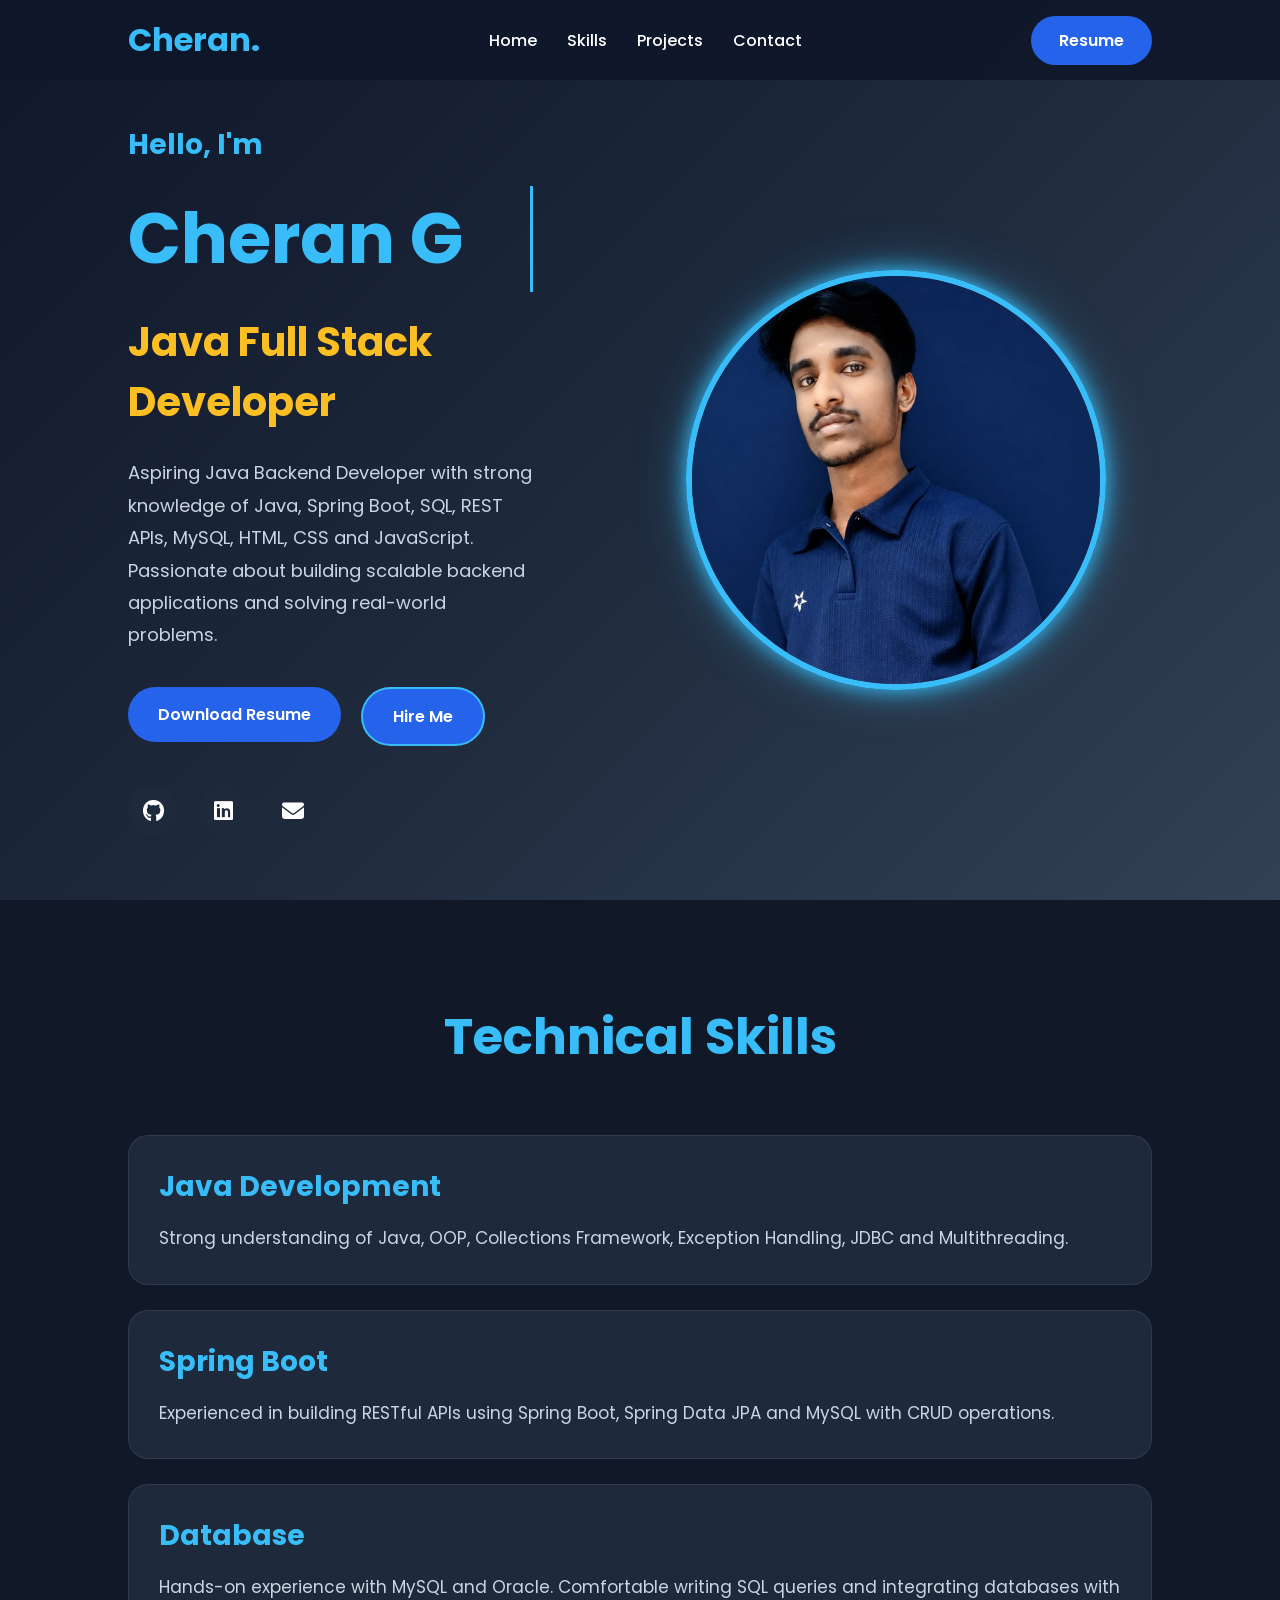
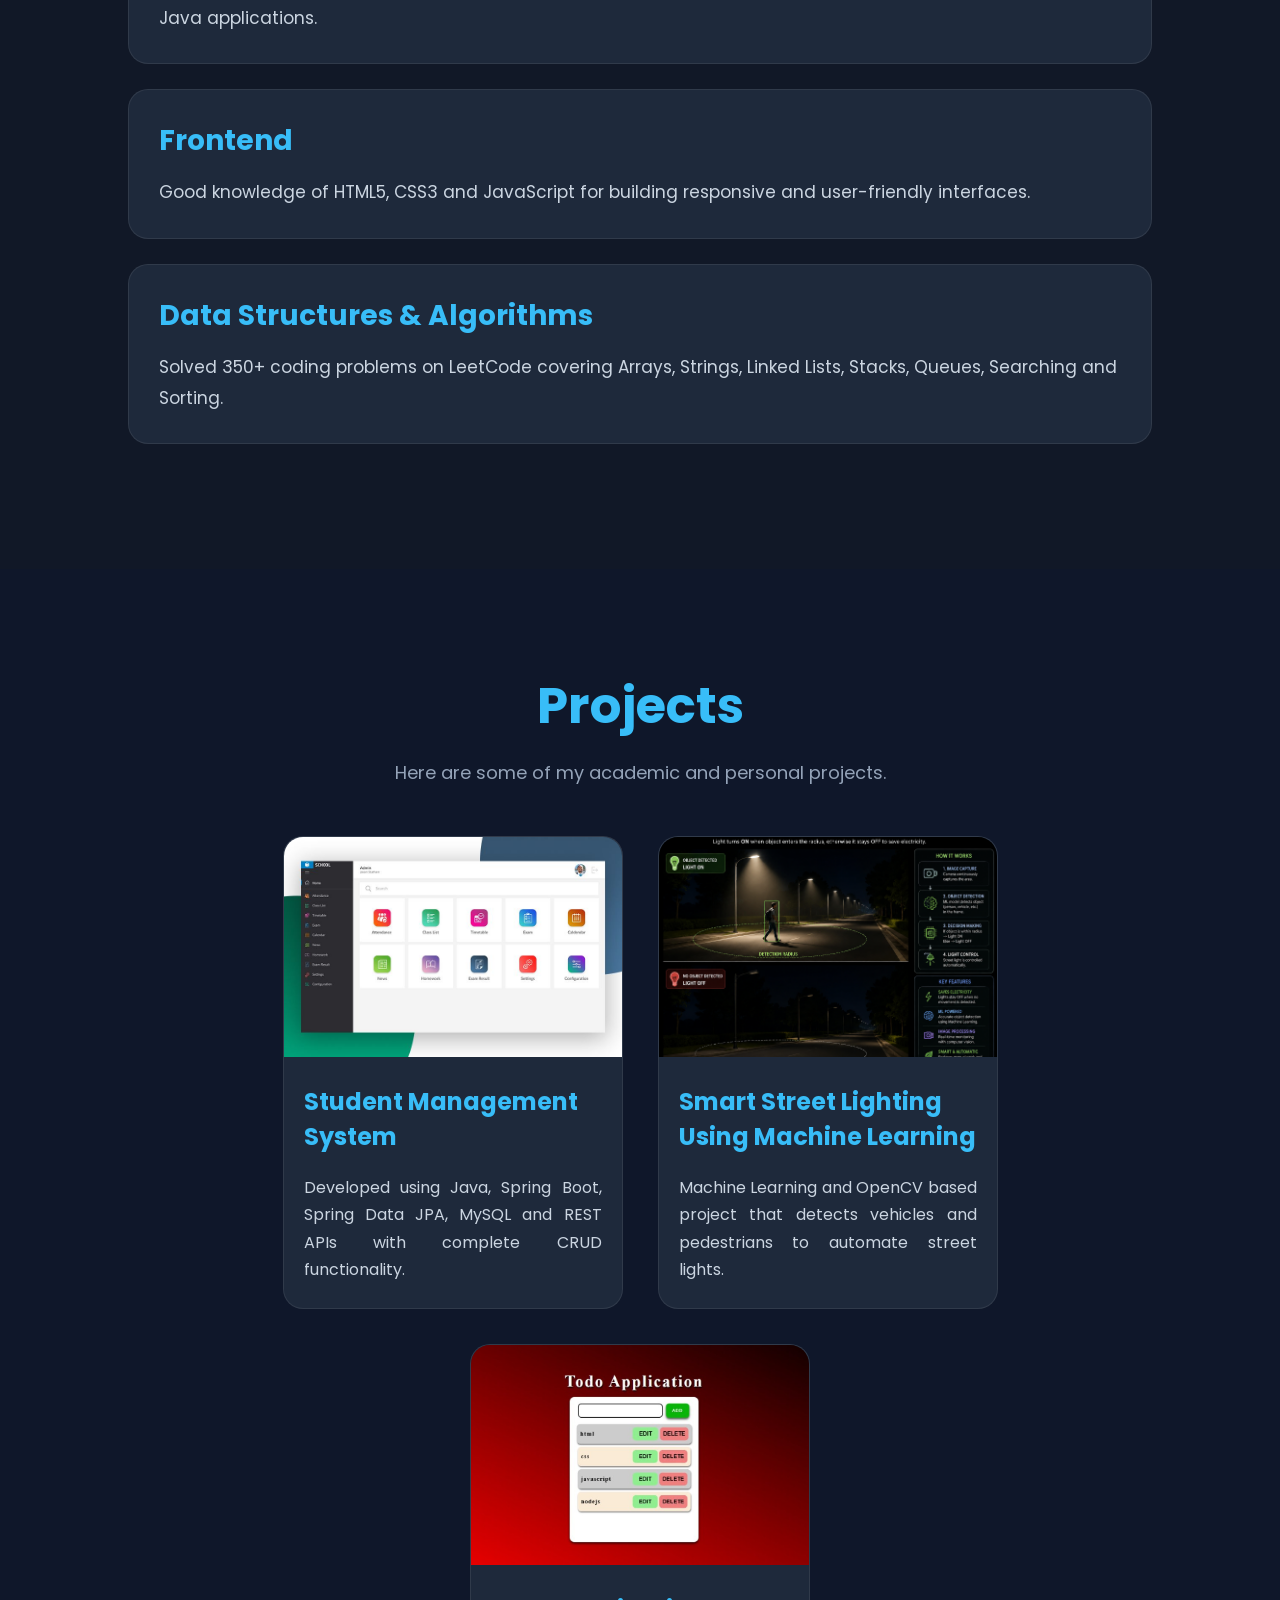
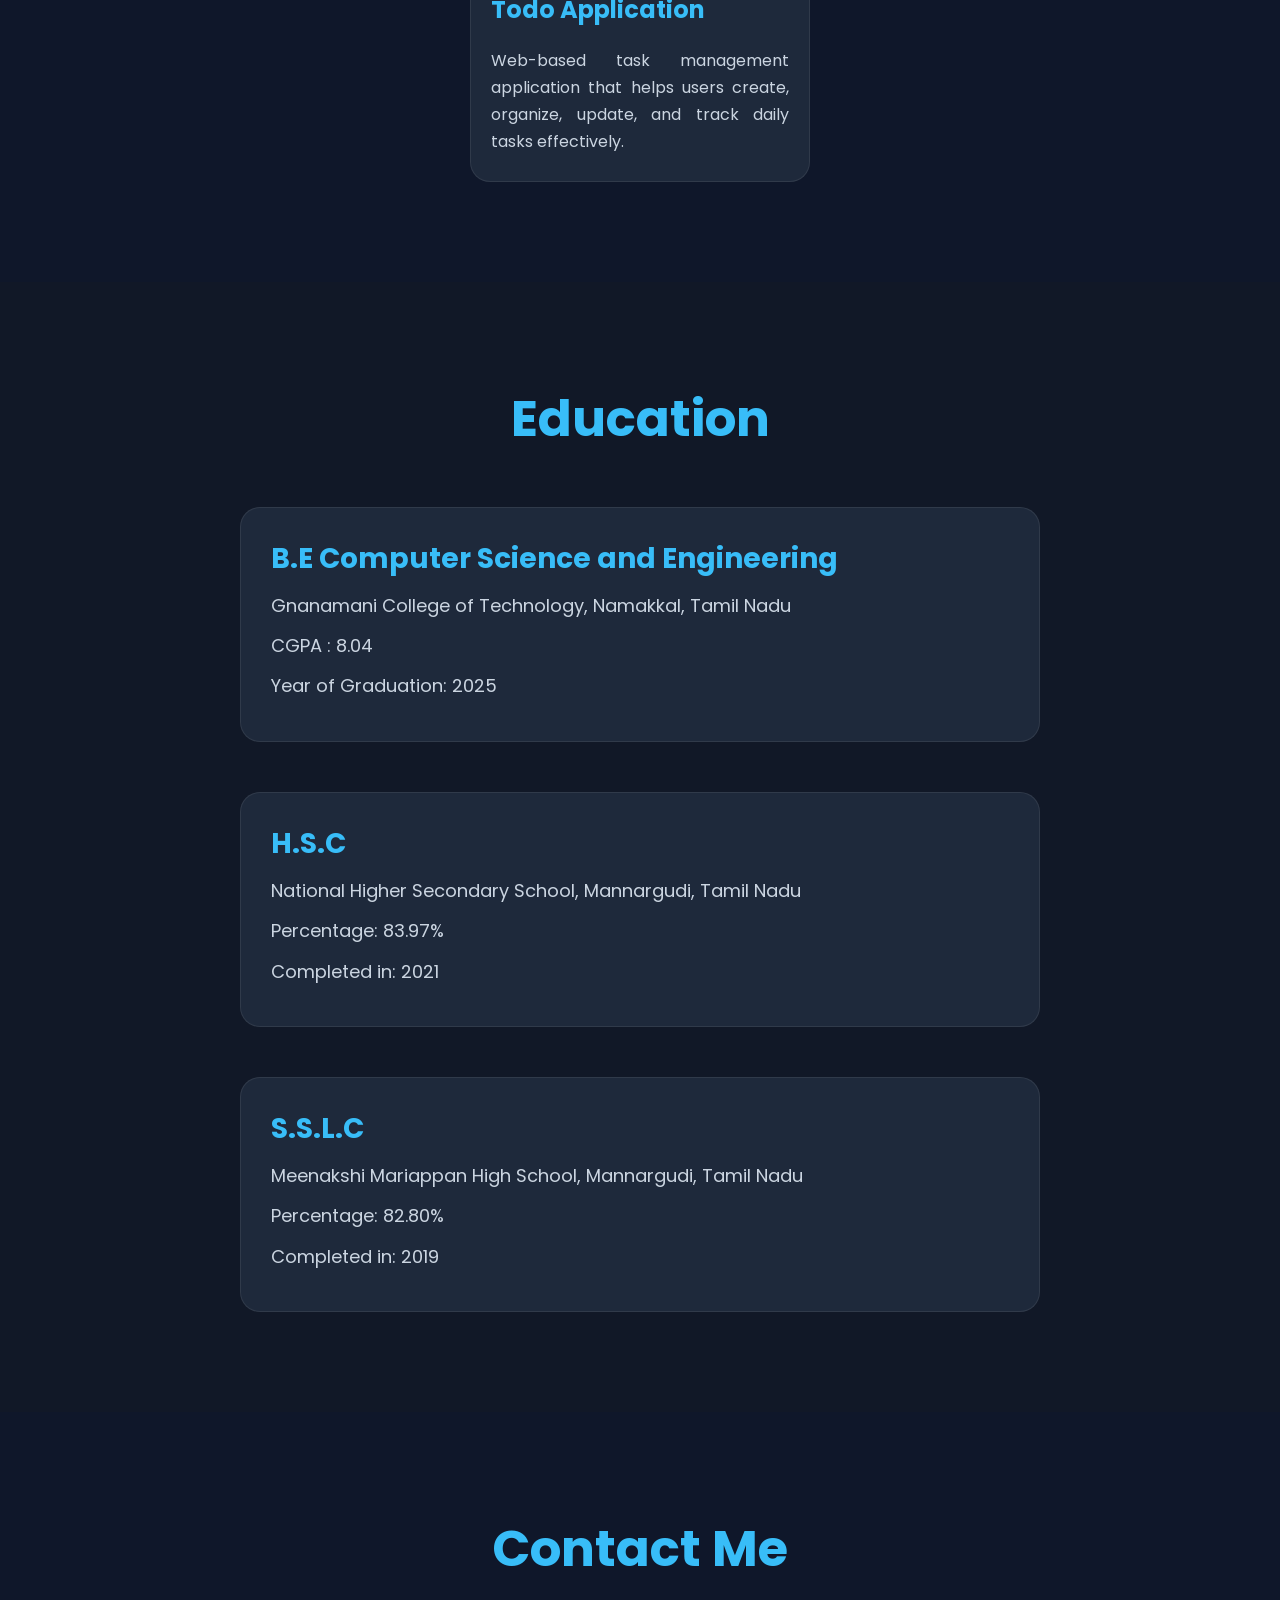
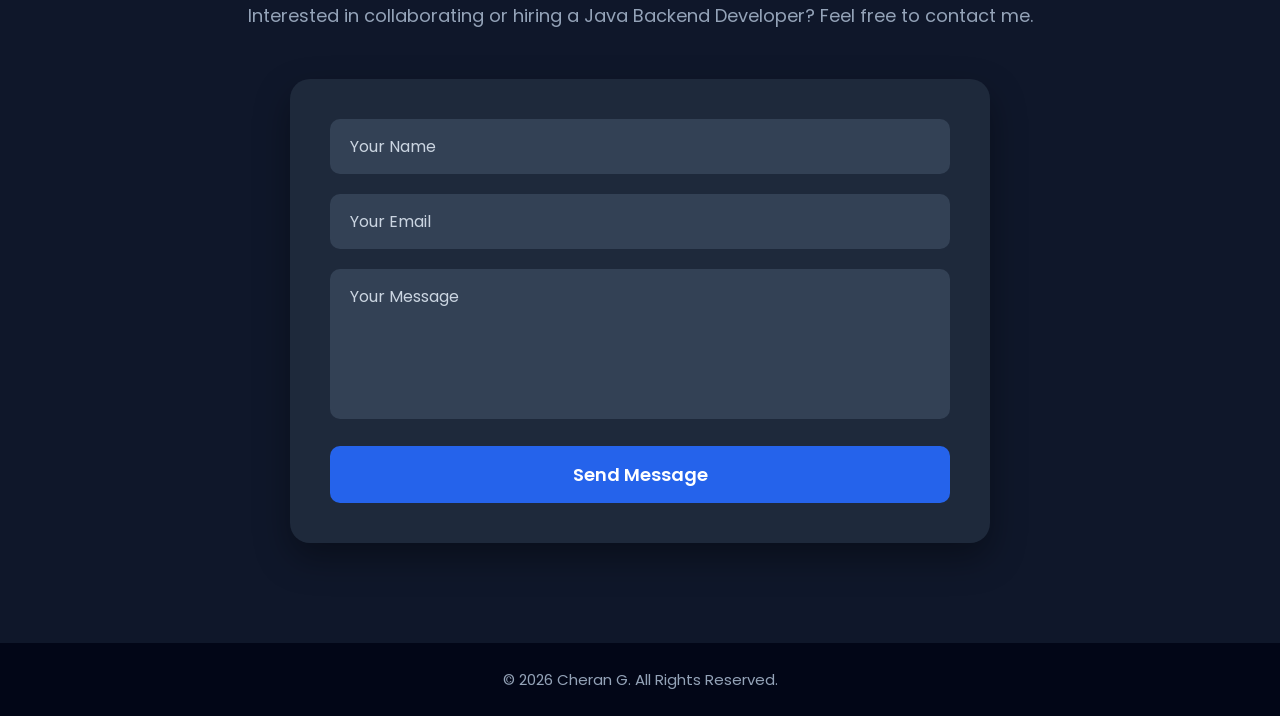
==== index.html @ 4ad0a235 "Update index.html" ====
<!DOCTYPE html>
<html lang="en">
<head>
    <meta charset="UTF-8">
    <meta name="viewport" content="width=device-width, initial-scale=1.0">
    <title>Cheran G | Java Backend Developer</title>

    <link rel="stylesheet" href="style.css">

    <!-- Font Awesome -->
    <link rel="stylesheet"
    href="https://cdnjs.cloudflare.com/ajax/libs/font-awesome/6.6.0/css/all.min.css">
</head>

<body>

<!-- ================= NAVBAR ================= -->

<nav>

    <h1>Cheran.</h1>

    <ul>

        <li><a href="#home">Home</a></li>
        <li><a href="#about">Skills</a></li>
        <li><a href="#projects">Projects</a></li>
        <li><a href="#contact">Contact</a></li>

    </ul>

    <a href="./myResume_2026.pdf" target="_blank" download>
        <button>Resume</button>
    </a>

</nav>

<!-- ================= HERO ================= -->

<main id="home">

    <aside class="left">

        <h3>Hello, I'm</h3>

        <h1><span>Cheran G</span></h1>

        <h2>Java Full Stack Developer</h2>

        <p>
            Aspiring Java Backend Developer with strong knowledge of Java,
            Spring Boot, SQL, REST APIs, MySQL, HTML, CSS and JavaScript.
            Passionate about building scalable backend applications and
            solving real-world problems.
        </p>

        <div class="buttons">

            <a href="./myResume_2026.pdf" target="_blank" download>
                <button>Download Resume</button>
            </a>

            <a href="#contact">
                <button class="contact-btn">Hire Me</button>
            </a>

        </div>

        <div class="social-icons">

            <a href="https://github.com/Cheran0011" target="_blank">
                <i class="fa-brands fa-github"></i>
            </a>

            <a href="https://www.linkedin.com/in/cheran-g-30b924269" target="_blank">
                <i class="fa-brands fa-linkedin"></i>
            </a>

            <a href="mailto:cheranguna@gmail.com">
                <i class="fa-solid fa-envelope"></i>
            </a>

        </div>

    </aside>

    <aside class="right">

        <img src="./images/cr7.jpeg" alt="Cheran">

    </aside>

</main>

<!-- ================= ABOUT ================= -->

<section id="about">

    <h1>Technical Skills</h1>

    <div class="card">

        <h2>Java Development</h2>

        <p>
            Strong understanding of Java, OOP, Collections Framework,
            Exception Handling, JDBC and Multithreading.
        </p>

    </div>

    <div class="card">

        <h2>Spring Boot</h2>

        <p>
            Experienced in building RESTful APIs using Spring Boot,
            Spring Data JPA and MySQL with CRUD operations.
        </p>

    </div>

    <div class="card">

        <h2>Database</h2>

        <p>
            Hands-on experience with MySQL and Oracle. Comfortable
            writing SQL queries and integrating databases with Java
            applications.
        </p>

    </div>

    <div class="card">

        <h2>Frontend</h2>

        <p>
            Good knowledge of HTML5, CSS3 and JavaScript for building
            responsive and user-friendly interfaces.
        </p>

    </div>

    <div class="card">

        <h2>Data Structures & Algorithms</h2>

        <p>
            Solved 350+ coding problems on LeetCode covering Arrays,
            Strings, Linked Lists, Stacks, Queues, Searching and Sorting.
        </p>

    </div>

</section>

<!-- ================= PROJECTS ================= -->

<section id="projects">

    <h1>Projects</h1>

    <p>Here are some of my academic and personal projects.</p>

    <div class="inner">

        <div class="projectcard">

            <img src="./images/sms.jpg" alt="Student Management System">

            <h3>  Student Management System</h3>

            <p>
                Developed using Java, Spring Boot, Spring Data JPA,
                MySQL and REST APIs with complete CRUD functionality.
            </p>

        </div>

        <div class="projectcard">

            <img src="./images/light.png" alt="Street Lighting">

            <h3>Smart Street Lighting Using Machine Learning</h3>

            <p>
                Machine Learning and OpenCV based project that detects
                vehicles and pedestrians to automate street lights.
            </p>

        </div>

        <div class="projectcard">

            <img src="./images/todo.jpg" alt="Street Lighting">

            <h3>Todo Application</h3>

            <p>
                Web-based task management application that helps users create, organize, update, and track daily tasks effectively.
            </p>

        </div>



    </div>

</section>

<!-- ================= EDUCATION ================= -->

<section id="education">

    <h1>Education</h1>

    <div class="card">

        <h2>B.E Computer Science and Engineering</h2>

        <p>Gnanamani College of Technology, Namakkal, Tamil Nadu</p>

        <p>CGPA : 8.04</p>

        <p>Year of Graduation: 2025</p>

    </div>

    <br><br>    

   <div class="card">

        <h2>H.S.C</h2>

        <p>National Higher Secondary School, Mannargudi, Tamil Nadu</p>

        <p>Percentage: 83.97%</p>

        <p>Completed in: 2021</p>

    </div>

    <br><br>    

    <div class="card">

        <h2>S.S.L.C</h2>

        <p>Meenakshi Mariappan High School, Mannargudi, Tamil Nadu</p>

        <p>Percentage: 82.80%</p>

        <p>Completed in: 2019</p>

    </div>

</section>

<!-- ================= CONTACT ================= -->

<section class="contact" id="contact">

    <h1>Contact Me</h1>

    <p>
        Interested in collaborating or hiring a Java Backend Developer?
        Feel free to contact me.
    </p>
    
    <!-- <form>

        <input type="text" placeholder="Your Name">

        <input type="email" placeholder="Your Email">

        <textarea placeholder="Your Message"></textarea>

        <button type="submit">Send Message</button>

    </form> -->

    <form action="https://formspree.io/f/mqevpqrp" method="POST">

    <input type="text"
           name="name"
           placeholder="Your Name"
           required>

    <input type="email"
           name="email"
           placeholder="Your Email"
           required>

    <textarea name="message"
              placeholder="Your Message"
              required></textarea>

    <button type="submit">Send Message</button>

</form>

</section>

<!-- ================= FOOTER ================= -->

<footer class="footer">

    <p>
        © 2026 Cheran G. All Rights Reserved.
    </p>

</footer>

</body>
</html>
---- style.css ----
/* Google Font */
@import url('https://fonts.googleapis.com/css2?family=Poppins:wght@300;400;500;600;700;800&display=swap');

/* ===========================
   Global Styles
=========================== */

*{
    margin:0;
    padding:0;
    box-sizing:border-box;
    font-family:'Poppins',sans-serif;
}

html{
    scroll-behavior:smooth;
}

body{
    background:#0f172a;
    color:#fff;
}

/* ===========================
   Navbar
=========================== */

nav{
    width:100%;
    height:80px;
    padding:0 10%;
    display:flex;
    justify-content:space-between;
    align-items:center;
    position:fixed;
    top:0;
    left:0;
    z-index:1000;

    background:rgba(15,23,42,.9);
    backdrop-filter:blur(10px);
}

nav h1{
    color:#38bdf8;
    font-size:2rem;
    font-weight:700;
}

nav ul{
    display:flex;
    list-style:none;
    gap:30px;
}

nav ul li a{
    color:white;
    text-decoration:none;
    font-weight:500;
    transition:.3s;
    position:relative;
}

nav ul li a:hover{
    color:#38bdf8;
}

nav ul li a::after{

    content:"";
    position:absolute;

    width:0;
    height:2px;

    background:#38bdf8;

    left:0;
    bottom:-5px;

    transition:.3s;
}

nav ul li a:hover::after{
    width:100%;
}

nav button{

    padding:12px 28px;

    border:none;
    border-radius:30px;

    background:#2563eb;
    color:white;

    font-size:16px;
    font-weight:600;

    cursor:pointer;

    transition:.3s;
}

nav button:hover{

    background:#1d4ed8;

    transform:translateY(-2px);
}

/* ===========================
   Hero Section
=========================== */

main{

    min-height:100vh;

    display:flex;
    justify-content:space-between;
    align-items:center;

    padding:120px 10% 60px;

    background:linear-gradient(135deg,#0f172a,#1e293b,#334155);

}

.left{

    flex:1;

}

.left h3{

    color:#38bdf8;

    font-size:28px;

    margin-bottom:20px;

}

.left h1{

    font-size:70px;

    margin-bottom:20px;

    white-space:nowrap;
    overflow:hidden;

    border-right:3px solid #38bdf8;

    width:9ch;

    animation:typing 3s steps(9) infinite alternate;
}

.left span{

    color:#38bdf8;

}

.left h2{

    font-size:40px;

    color:#fbbf24;

    margin-bottom:25px;
}

.left p{

    width:80%;

    color:#cbd5e1;

    line-height:1.8;

    font-size:18px;

    margin-bottom:35px;
}

/* Buttons */

.buttons{

    display:flex;

    gap:20px;

    margin-bottom:40px;
}

.buttons button{

    padding:15px 30px;

    border:none;

    border-radius:30px;

    font-size:16px;

    font-weight:600;

    cursor:pointer;

    transition:.3s;
}

.buttons button:first-child{

    background:#2563eb;

    color:white;
}

.buttons button:first-child:hover{

    background:#1d4ed8;

    transform:translateY(-5px);
}

.contact-btn{

    background:transparent;

    border:2px solid #38bdf8 !important;

    color:#38bdf8;
}

.contact-btn:hover{

    background:#38bdf8;

    color:#0f172a;

    transform:translateY(-5px);
}

/* Social Icons */

.social-icons{

    display:flex;

    gap:20px;
}

.social-icons a{

    width:50px;
    height:50px;

    border-radius:50%;

    display:flex;
    justify-content:center;
    align-items:center;

    background:#1e293b;

    color:white;

    text-decoration:none;

    font-size:22px;

    transition:.3s;
}

.social-icons a:hover{

    background:#38bdf8;

    color:#0f172a;

    transform:translateY(-6px);
}

/* ===========================
   Right Section
=========================== */

.right{

    flex:1;

    display:flex;

    justify-content:center;

    align-items:center;
}

.right img{

    width:420px;
    height:420px;

    border-radius:50%;

    object-fit:cover;

    border:6px solid #38bdf8;

    box-shadow:
    0 0 20px #38bdf8,
    0 0 50px rgba(56,189,248,.4);

    transition:.5s;
}

.right img:hover{

    transform:scale(1.05);
}

/* ===========================
   Typing Animation
=========================== */

@keyframes typing{

    from{

        width:0;

    }

    to{

        width:9ch;

    }

}

/* ===========================
   About / Skills Section
=========================== */

#about{
    padding:100px 10%;
    background:#111827;
}

#about h1{
    text-align:center;
    font-size:50px;
    color:#38bdf8;
    margin-bottom:60px;
}

.card{

    width:100%;

    background:#1e293b;

    padding:30px;

    margin:25px 0;

    border-radius:20px;

    transition:.4s;

    border:1px solid rgba(255,255,255,.08);

    cursor:pointer;
}

.card:hover{

    transform:translateY(-10px);

    box-shadow:0 15px 35px rgba(56,189,248,.25);

    border-color:#38bdf8;
}

.card h2{

    color:#38bdf8;

    margin-bottom:15px;

    font-size:28px;
}

.card p{

    color:#cbd5e1;

    line-height:1.8;

    font-size:17px;
}


/* ===========================
   Projects Section
=========================== */

#projects{

    padding:100px 10%;

    background:#0f172a;
}

#projects h1{

    text-align:center;

    color:#38bdf8;

    font-size:50px;

    margin-bottom:15px;
}

#projects>p{

    text-align:center;

    color:#94a3b8;

    margin-bottom:50px;

    font-size:18px;
}

.inner{

    display:flex;

    justify-content:center;

    flex-wrap:wrap;

    gap:35px;
}

.projectcard{

    width:340px;

    background:#1e293b;

    border-radius:20px;

    overflow:hidden;

    transition:.4s;

    border:1px solid rgba(255,255,255,.08);

    cursor:pointer;
}

.projectcard:hover{

    transform:translateY(-12px);

    box-shadow:0 20px 40px rgba(56,189,248,.25);

    border-color:#38bdf8;
}

.projectcard img{

    width:100%;

    height:220px;

    object-fit:cover;
}

.projectcard h3{

    color:#38bdf8;

    margin:20px;

    font-size:24px;
}

.projectcard p{

    margin:0 20px 25px;

    color:#cbd5e1;

    line-height:1.7;

    text-align:justify;
}


/* ===========================
   Education Section
=========================== */

#education{

    padding:100px 10%;

    background:#111827;
}

#education h1{

    text-align:center;

    font-size:50px;

    color:#38bdf8;

    margin-bottom:50px;
}

#education .card{

    max-width:800px;

    margin:auto;
}

#education h2{

    color:#38bdf8;

    margin-bottom:10px;
}

#education p{

    color:#cbd5e1;

    font-size:18px;

    margin-bottom:8px;
}

/* ==========================================
   CONTACT SECTION
========================================== */

.contact{
    padding:100px 10%;
    background:#0f172a;
}

.contact h1{
    text-align:center;
    font-size:50px;
    color:#38bdf8;
    margin-bottom:15px;
}

.contact>p{
    text-align:center;
    color:#94a3b8;
    margin-bottom:50px;
    font-size:18px;
}

.contact form{

    max-width:700px;

    margin:auto;

    background:#1e293b;

    padding:40px;

    border-radius:20px;

    box-shadow:0 15px 35px rgba(0,0,0,.35);
}

.contact input,
.contact textarea{

    width:100%;

    padding:15px 20px;

    margin-bottom:20px;

    border:none;

    border-radius:10px;

    outline:none;

    background:#334155;

    color:white;

    font-size:16px;
}

.contact input::placeholder,
.contact textarea::placeholder{

    color:#cbd5e1;
}

.contact textarea{

    resize:none;

    height:150px;
}

.contact button{

    width:100%;

    padding:15px;

    background:#2563eb;

    color:white;

    border:none;

    border-radius:10px;

    font-size:18px;

    font-weight:600;

    cursor:pointer;

    transition:.3s;
}

.contact button:hover{

    background:#1d4ed8;

    transform:translateY(-3px);
}


/* ==========================================
   FOOTER
========================================== */

.footer{

    background:#020617;

    padding:25px;

    text-align:center;
}

.footer p{

    color:#94a3b8;

    font-size:15px;
}


/* ==========================================
   SCROLLBAR
========================================== */

::-webkit-scrollbar{

    width:10px;
}

::-webkit-scrollbar-track{

    background:#0f172a;
}

::-webkit-scrollbar-thumb{

    background:#38bdf8;

    border-radius:20px;
}

::-webkit-scrollbar-thumb:hover{

    background:#0ea5e9;
}


/* ==========================================
   SELECTION COLOR
========================================== */

::selection{

    background:#38bdf8;

    color:#fff;
}


/* ==========================================
   RESPONSIVE
========================================== */

@media(max-width:992px){

    nav{

        padding:0 5%;
    }

    nav ul{

        gap:18px;
    }

    main{

        flex-direction:column-reverse;

        text-align:center;

        padding-top:120px;
    }

    .left{

        width:100%;
    }

    .left p{

        width:100%;
    }

    .buttons{

        justify-content:center;
    }

    .social-icons{

        justify-content:center;
    }

    .right{

        margin-bottom:50px;
    }

    .right img{

        width:320px;

        height:320px;
    }

}


@media(max-width:768px){

    nav{

        height:70px;
    }

    nav ul{

        display:none;
    }

    nav h1{

        font-size:30px;
    }

    .left h1{

        font-size:45px;
    }

    .left h2{

        font-size:28px;
    }

    .left h3{

        font-size:24px;
    }

    .left p{

        font-size:16px;
    }

    #about h1,
    #projects h1,
    #education h1,
    .contact h1{

        font-size:38px;
    }

    .card{

        padding:25px;
    }

    .projectcard{

        width:100%;
    }

    .right img{

        width:260px;

        height:260px;
    }

}


@media(max-width:480px){

    nav{

        padding:0 20px;
    }

    nav button{

        display:none;
    }

    .buttons{

        flex-direction:column;
    }

    .buttons button{

        width:100%;
    }

    .contact form{

        padding:25px;
    }

}


/* ==========================================
   FADE ANIMATION
========================================== */

@keyframes fadeUp{

    from{

        opacity:0;

        transform:translateY(40px);
    }

    to{

        opacity:1;

        transform:translateY(0);
    }

}

.card,
.projectcard,
.contact form{

    animation:fadeUp .8s ease;
}
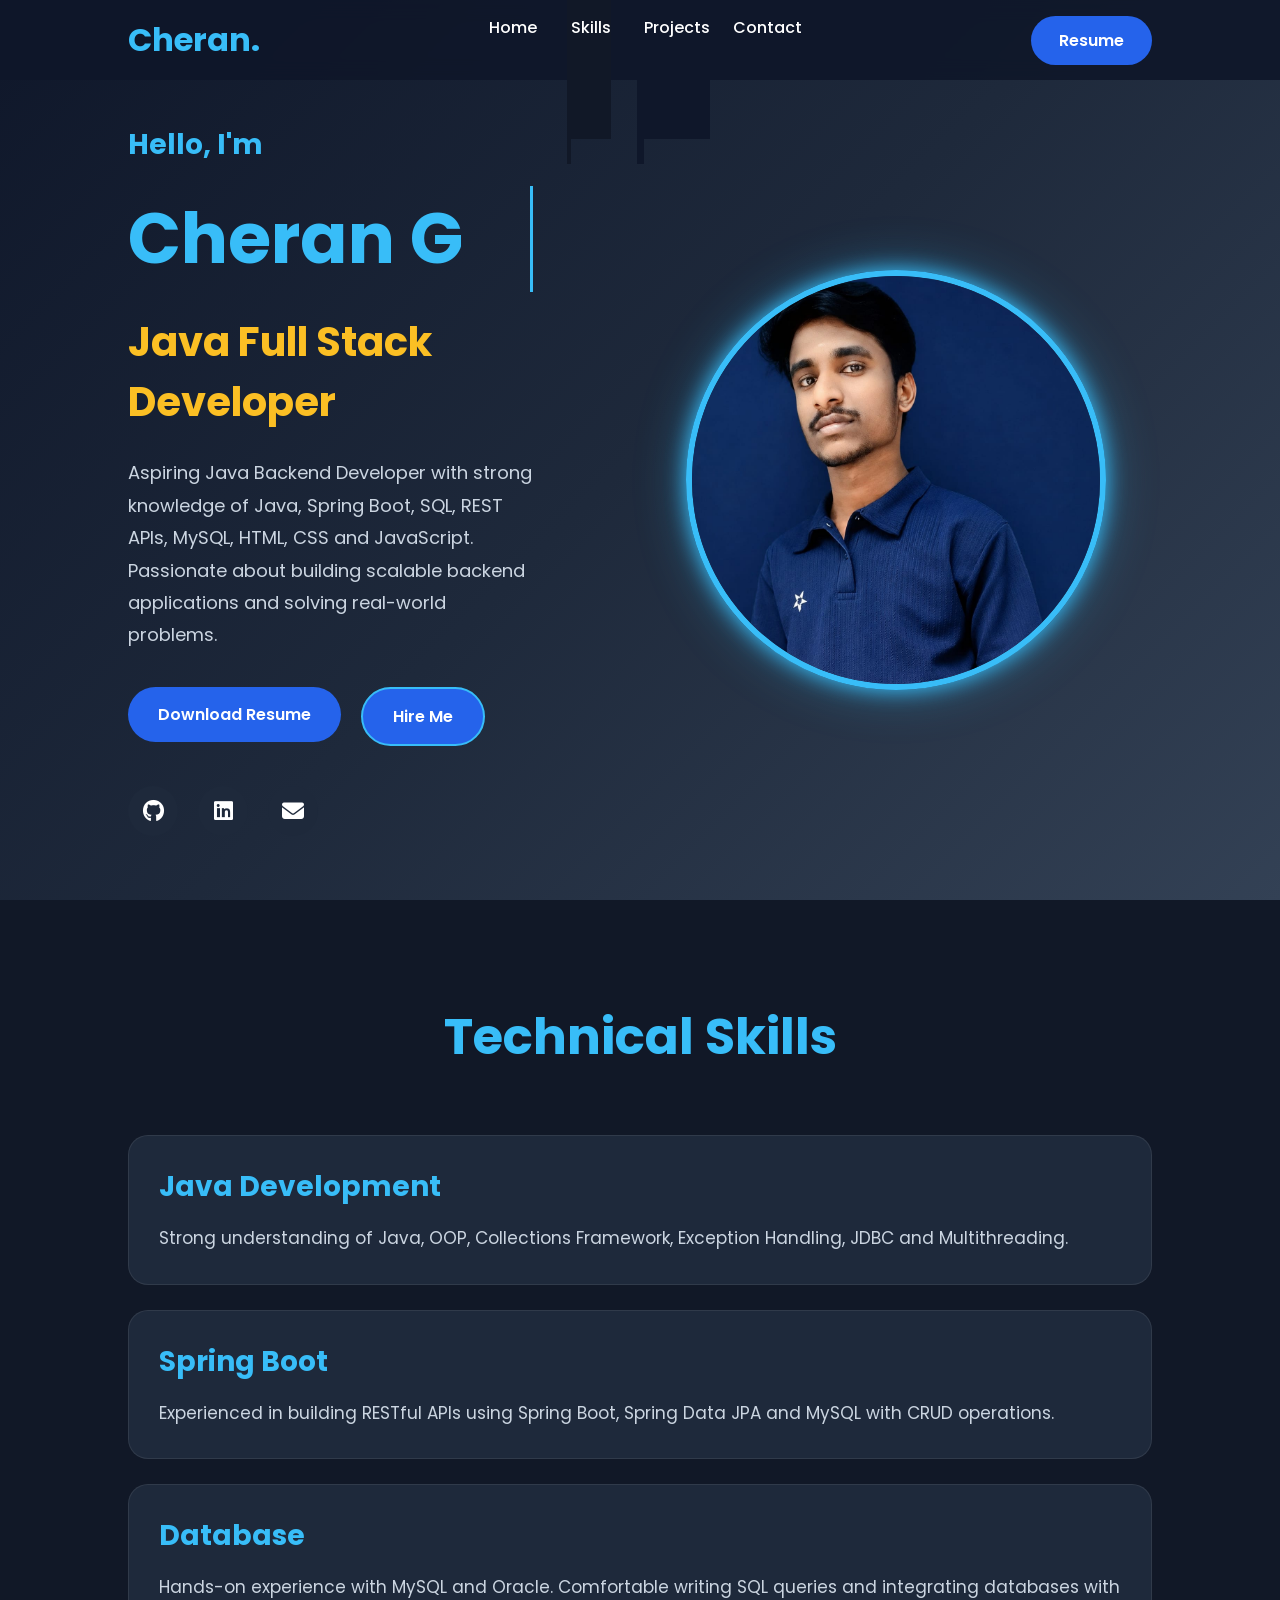
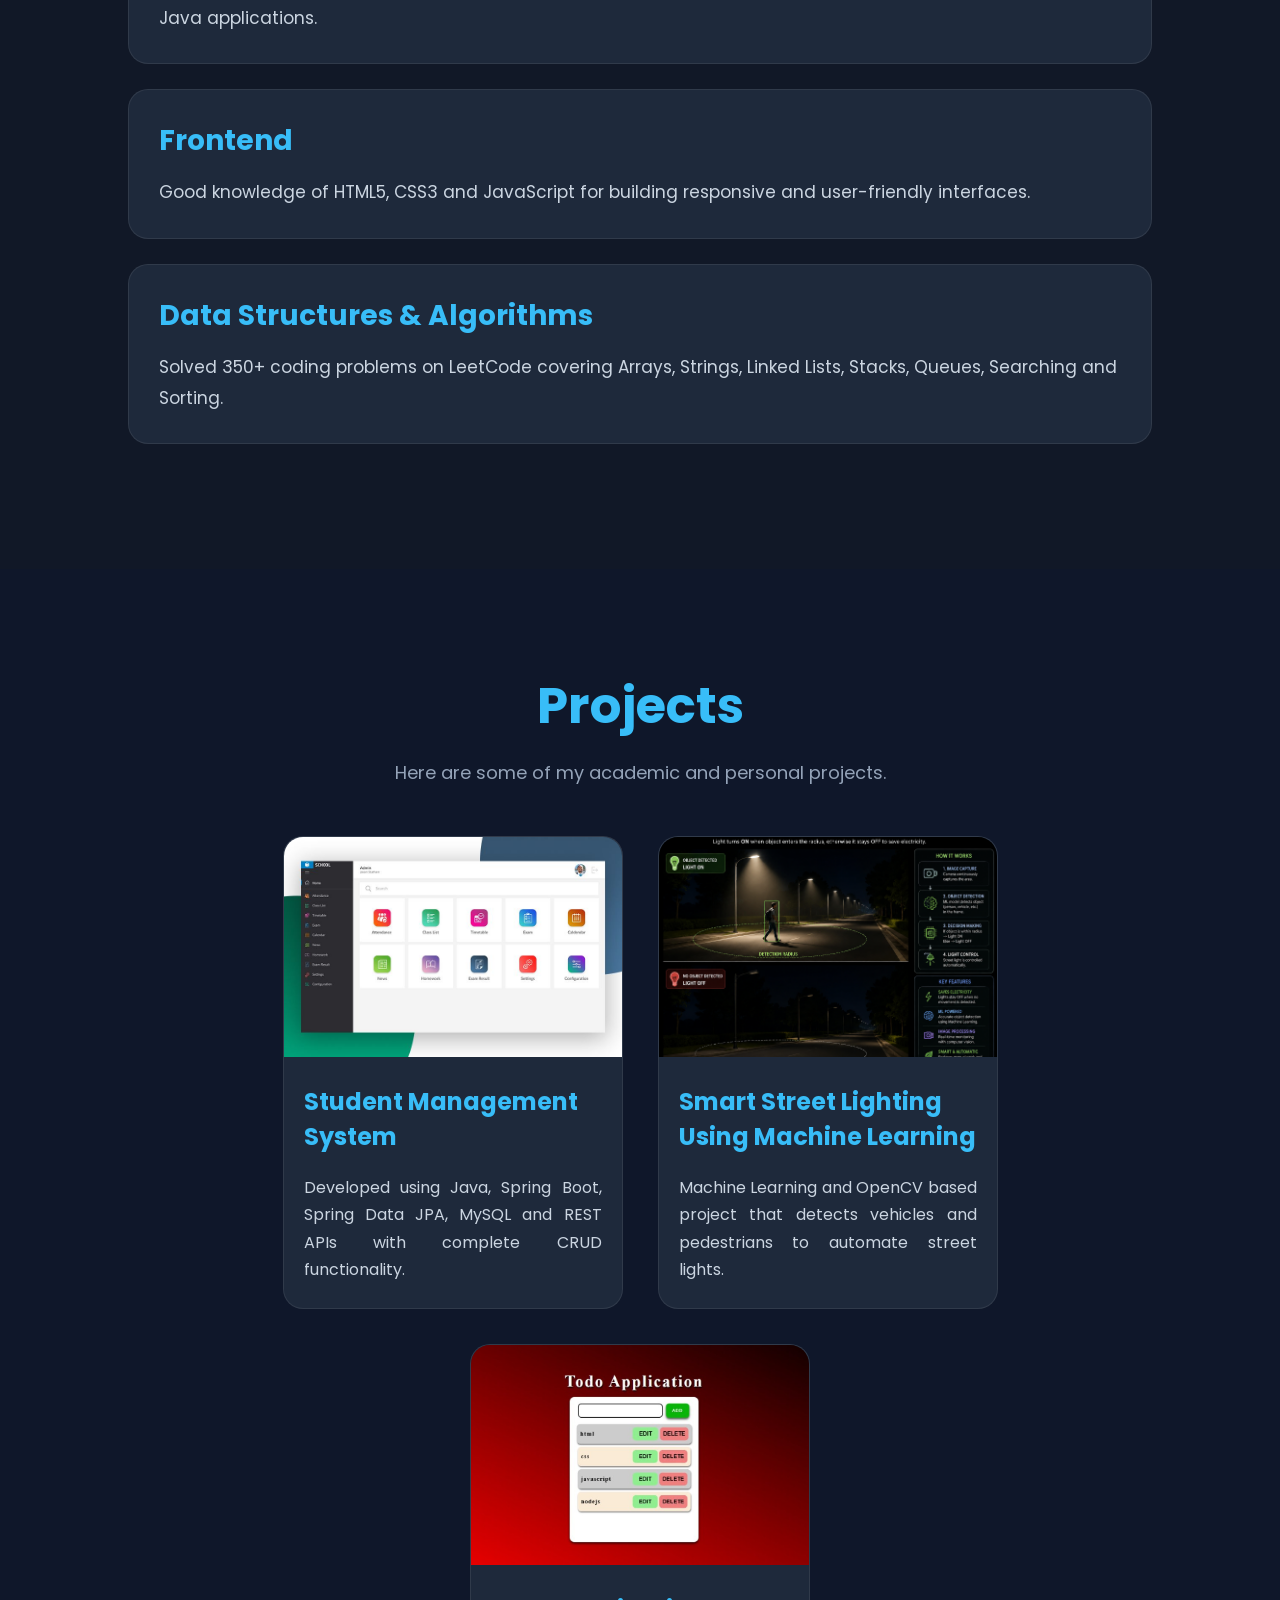
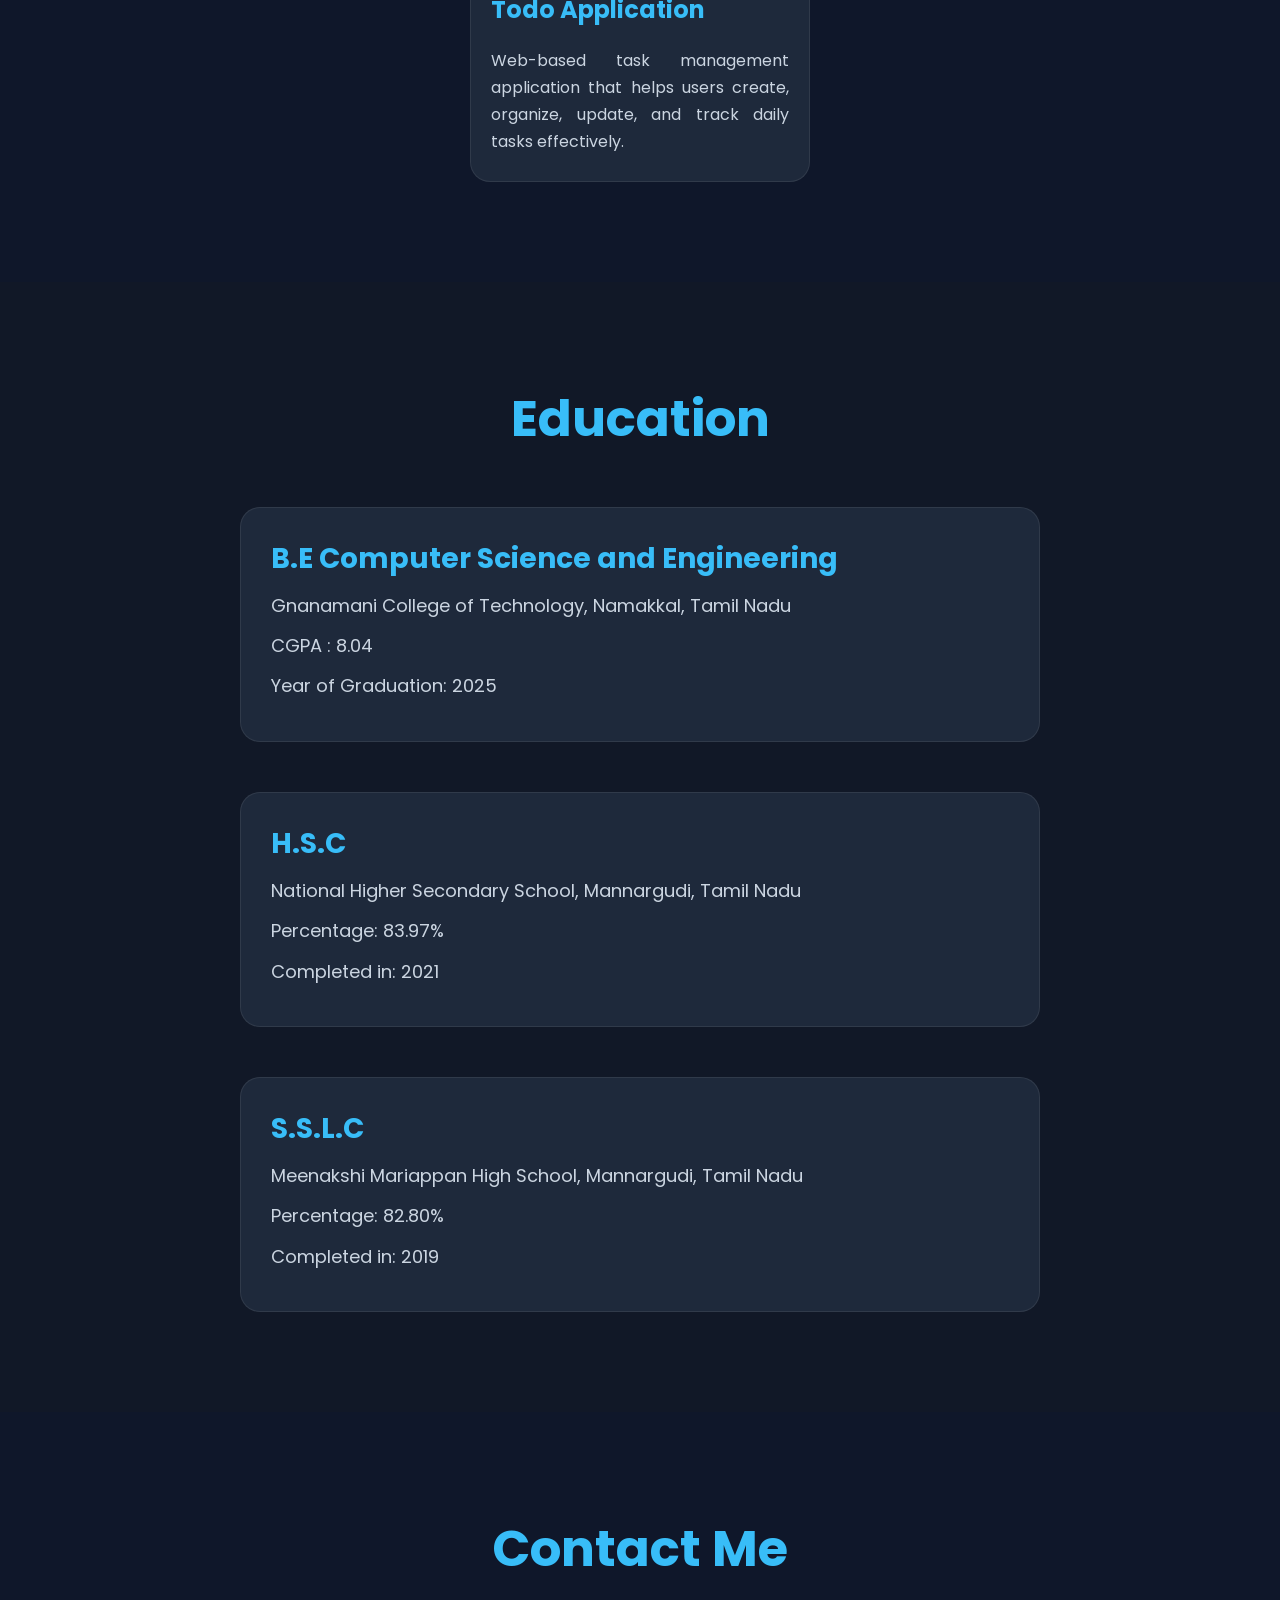
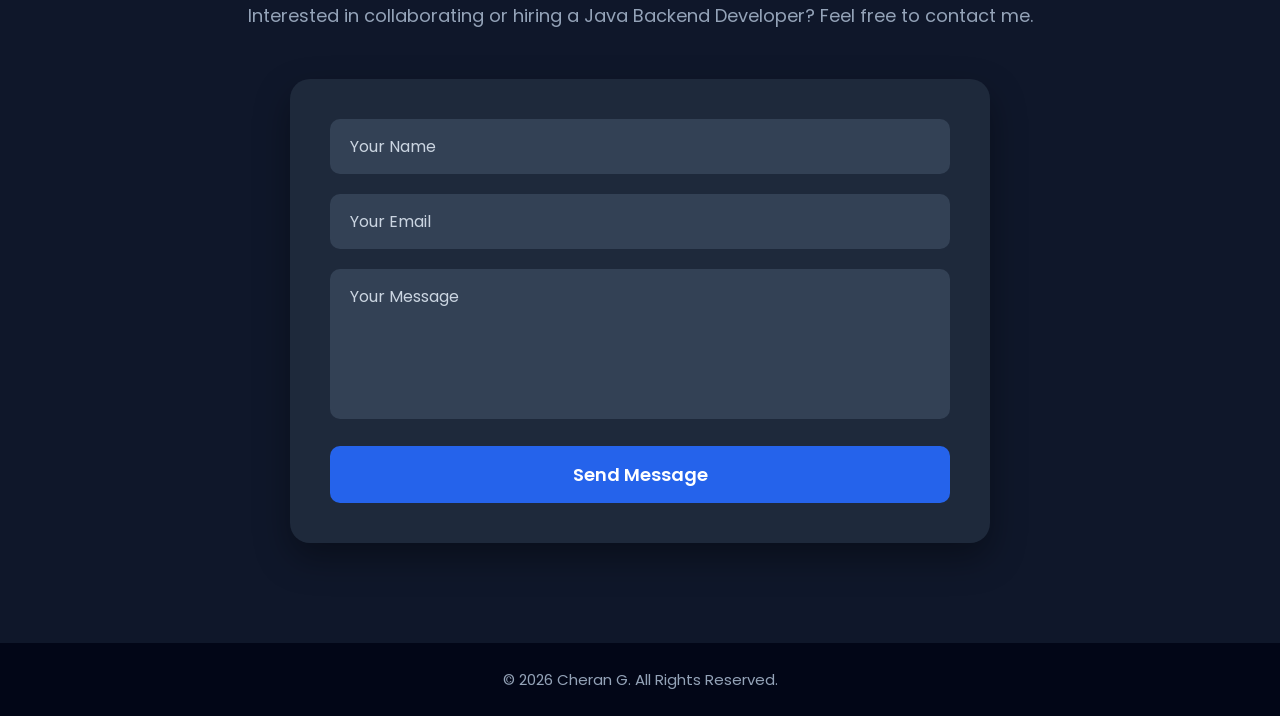
==== commit f669e2c4: "Update index.html" ====
--- a/index.html
+++ b/index.html
@@ -22,14 +22,14 @@
 
     <ul>
 
-        <li><a href="#home">Home</a></li>
-        <li><a href="#about">Skills</a></li>
-        <li><a href="#projects">Projects</a></li>
-        <li><a href="#contact">Contact</a></li>
+        <li><a href="#home" id="home">Home</a></li>
+        <li><a href="#about" id="about">Skills</a></li>
+        <li><a href="#projects" id="projects">Projects</a></li>
+        <li><a href="#contact" id="contact">Contact</a></li>
 
     </ul>
 
-    <a href="./myResume_2026.pdf" target="_blank" download>
+    <a href="./documents/che.pdf" target="_blank" download>
         <button>Resume</button>
     </a>
 
@@ -56,7 +56,7 @@
 
         <div class="buttons">
 
-            <a href="./myResume_2026.pdf" target="_blank" download>
+            <a href="./documents/myResume_2026.pdf" target="_blank" download>
                 <button>Download Resume</button>
             </a>
 
@@ -313,6 +313,8 @@
 
 </footer>
 
+<script src="./app.js"></script>
+
 </body>
 </html>
 
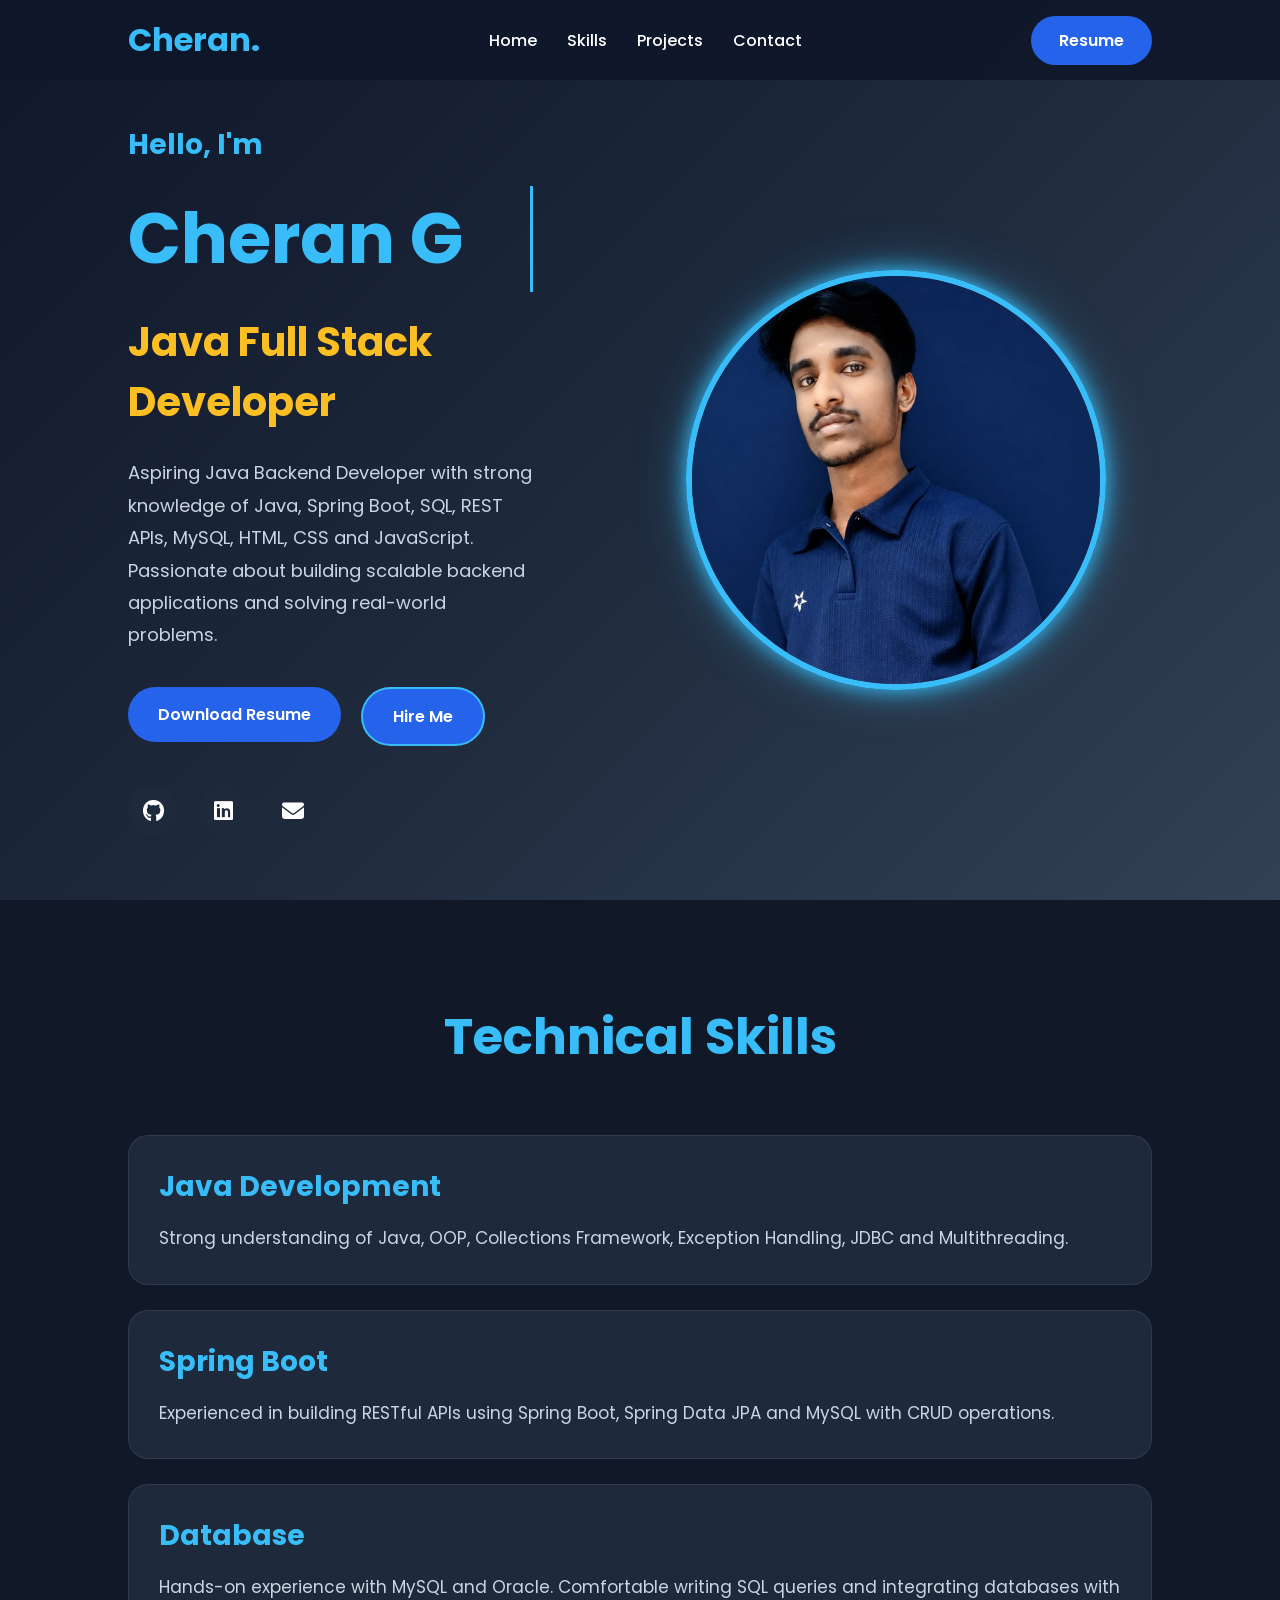
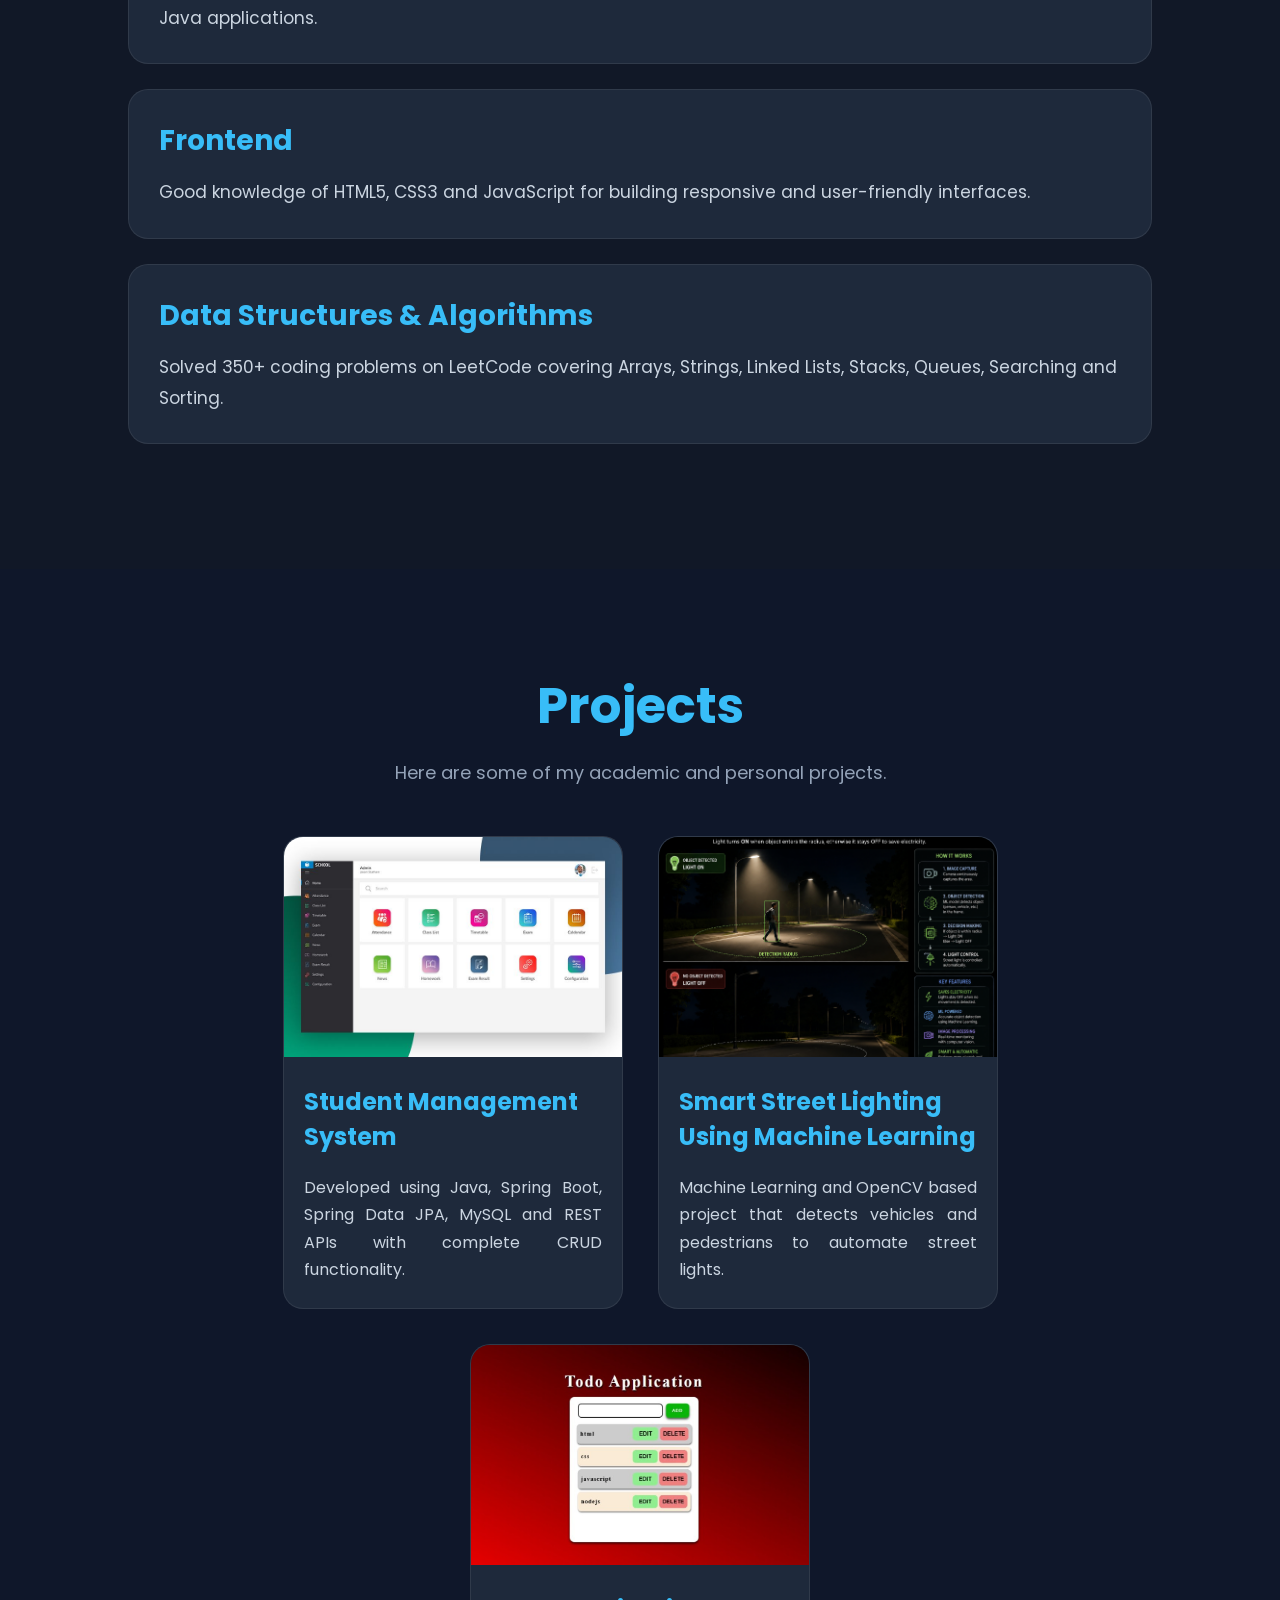
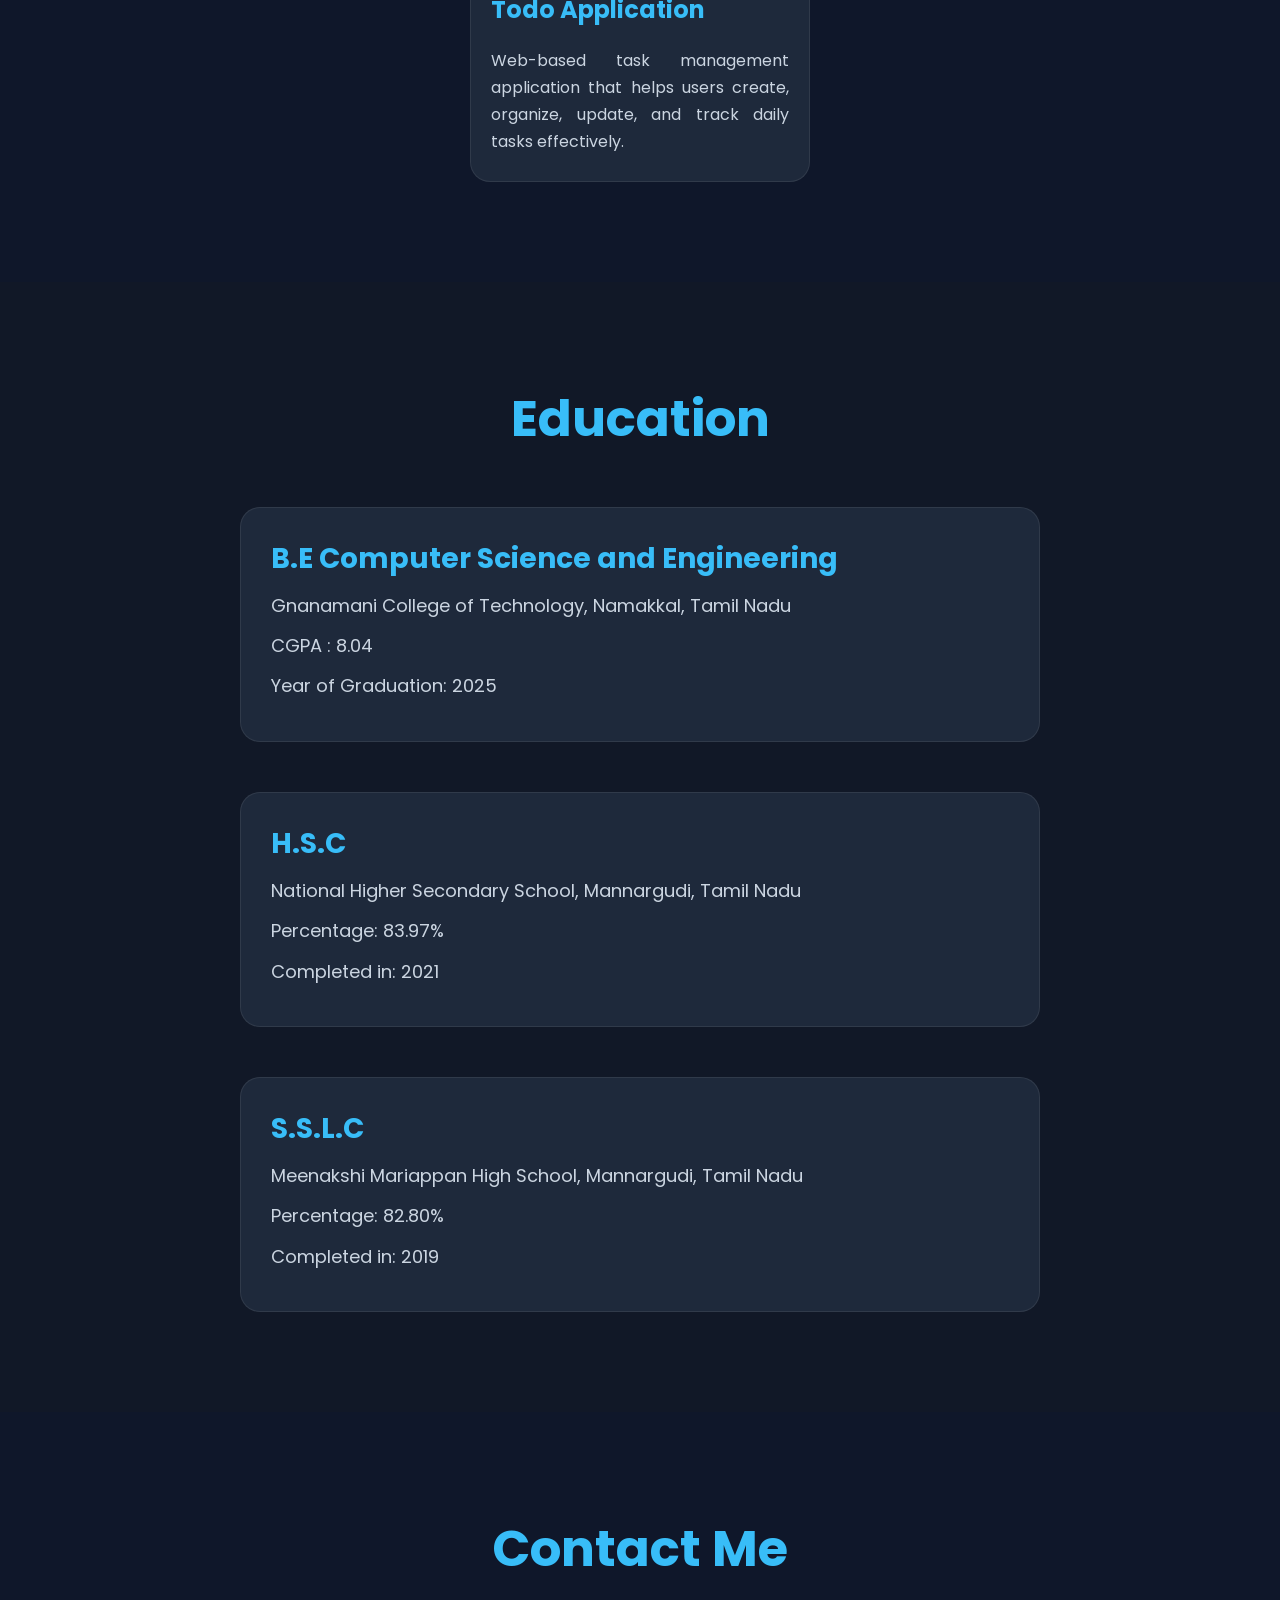
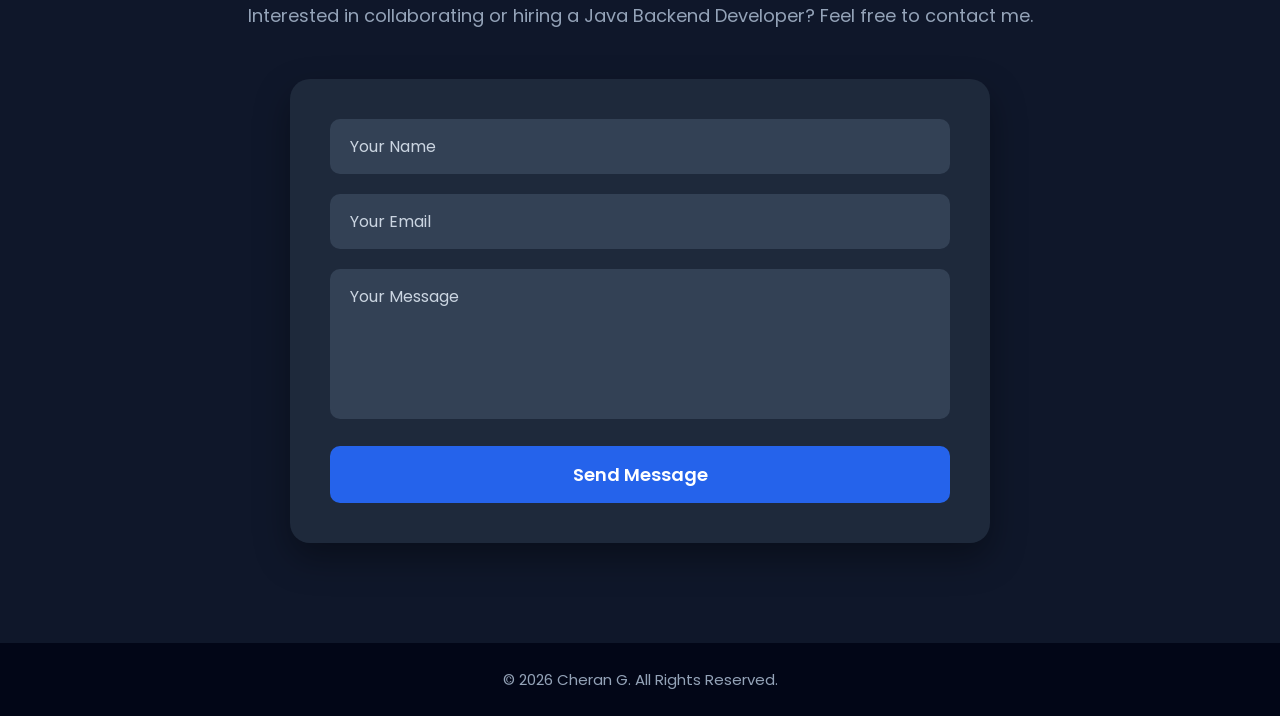
==== commit 6e111a6f: "Update index.html" ====
--- a/index.html
+++ b/index.html
@@ -22,10 +22,10 @@
 
     <ul>
 
-        <li><a href="#home" id="home">Home</a></li>
-        <li><a href="#about" id="about">Skills</a></li>
-        <li><a href="#projects" id="projects">Projects</a></li>
-        <li><a href="#contact" id="contact">Contact</a></li>
+        <li><a href="#home">Home</a></li>
+        <li><a href="#about">Skills</a></li>
+        <li><a href="#projects">Projects</a></li>
+        <li><a href="#contact">Contact</a></li>
 
     </ul>
 
@@ -56,7 +56,7 @@
 
         <div class="buttons">
 
-            <a href="./documents/myResume_2026.pdf" target="_blank" download>
+            <a href="./documents/cheran_full Stack_resume.pdf" target="_blank" download>
                 <button>Download Resume</button>
             </a>
 
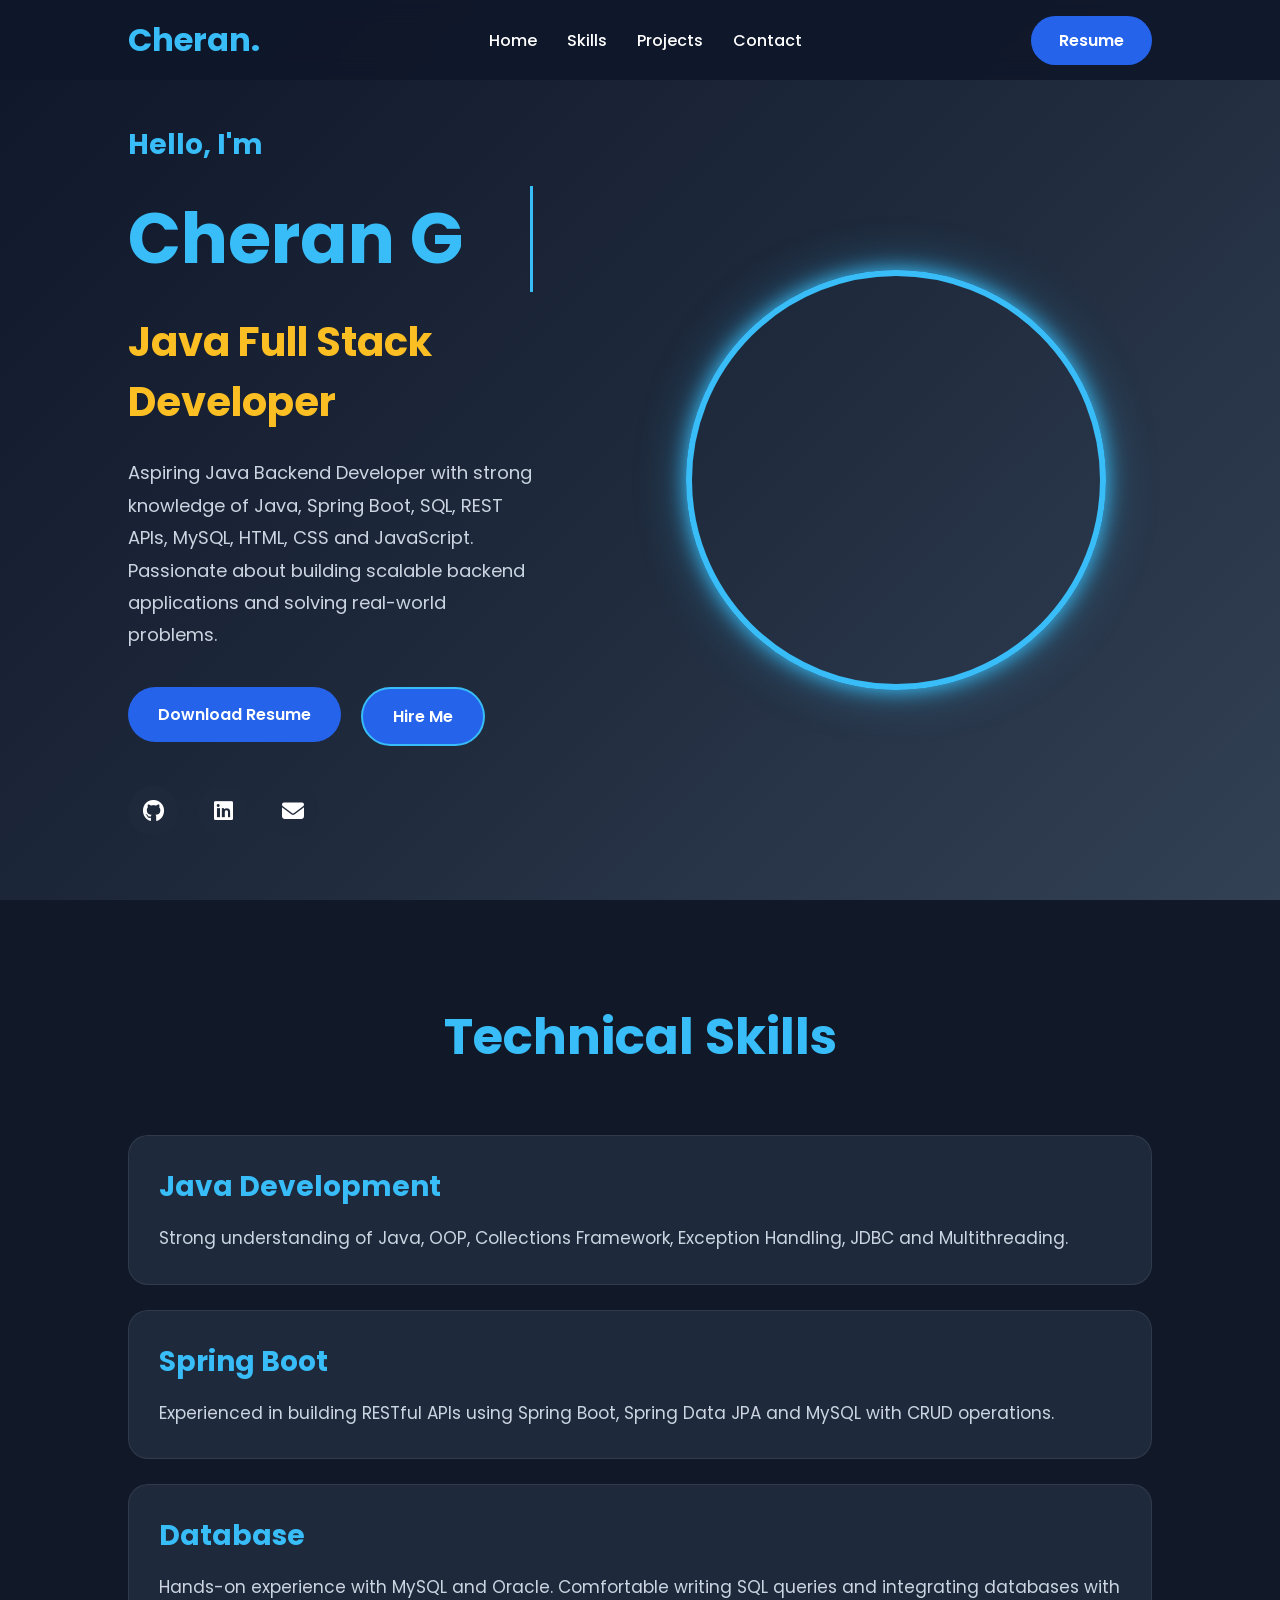
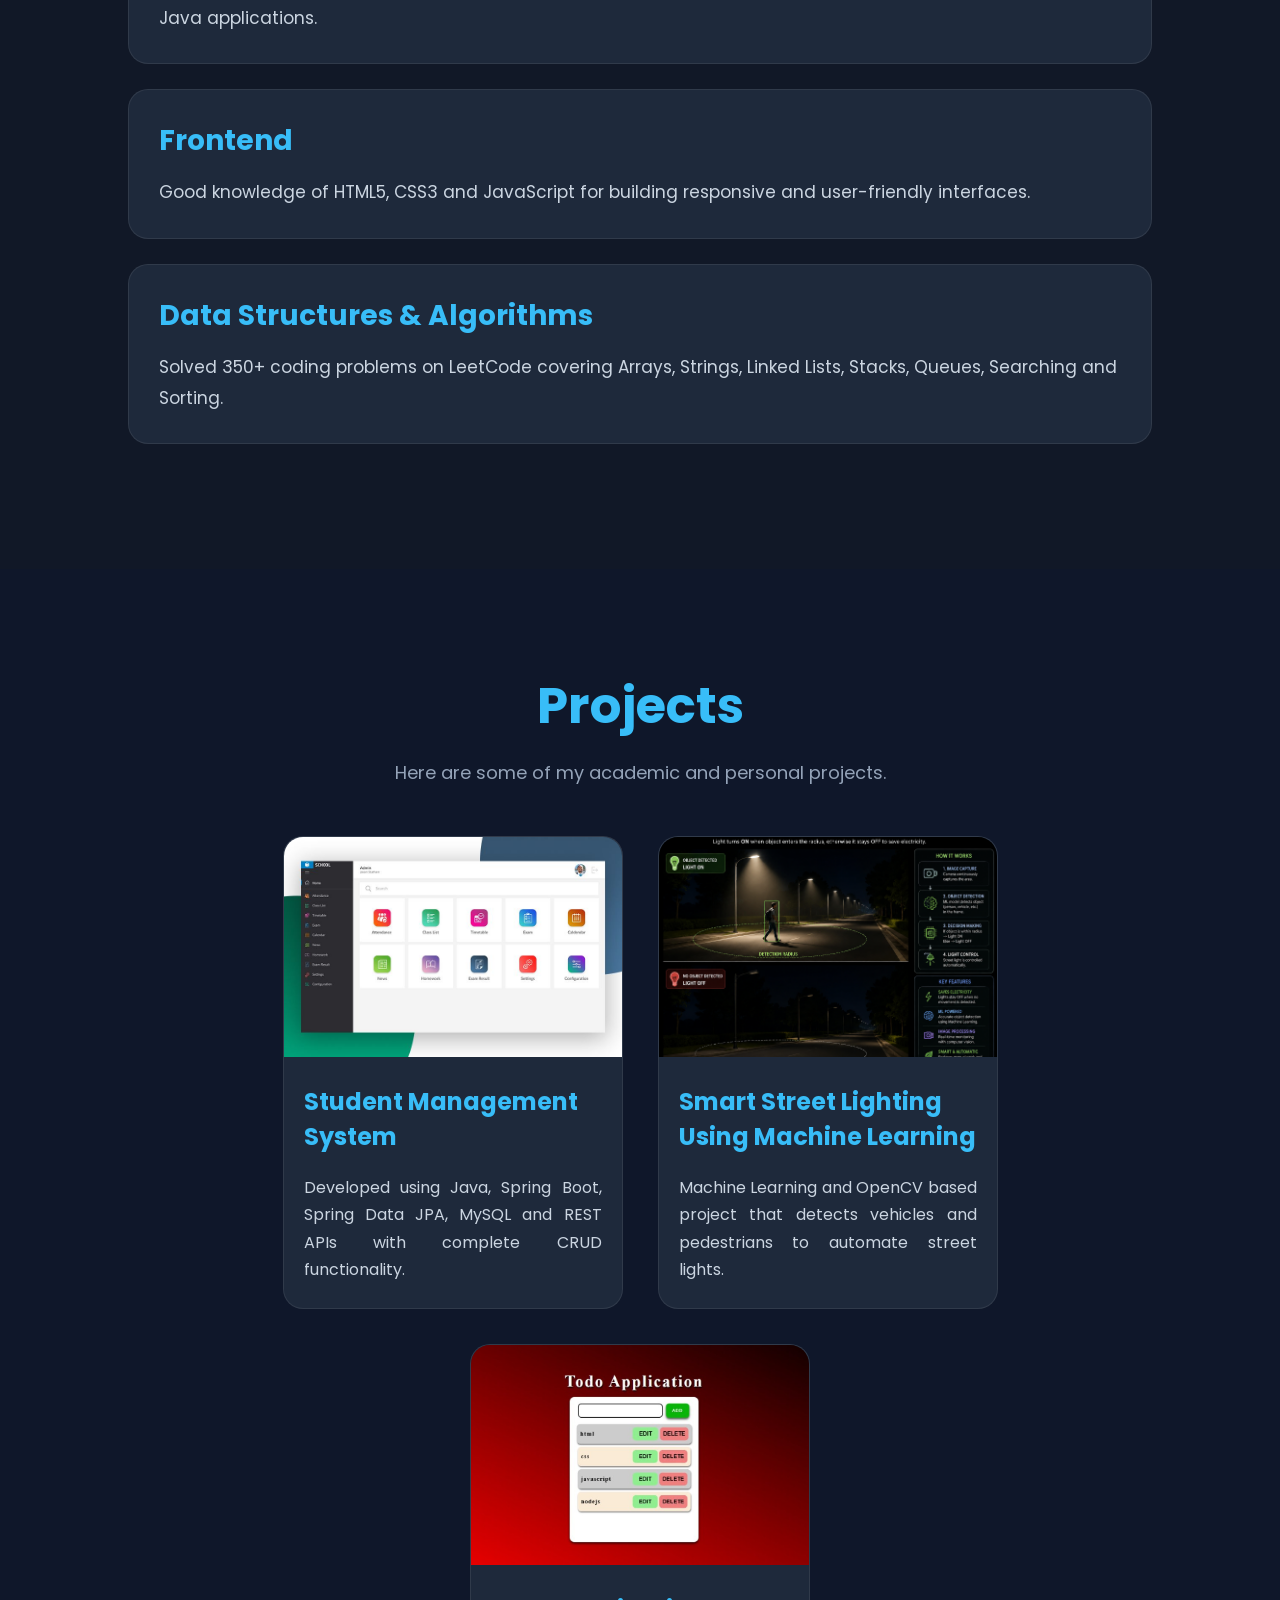
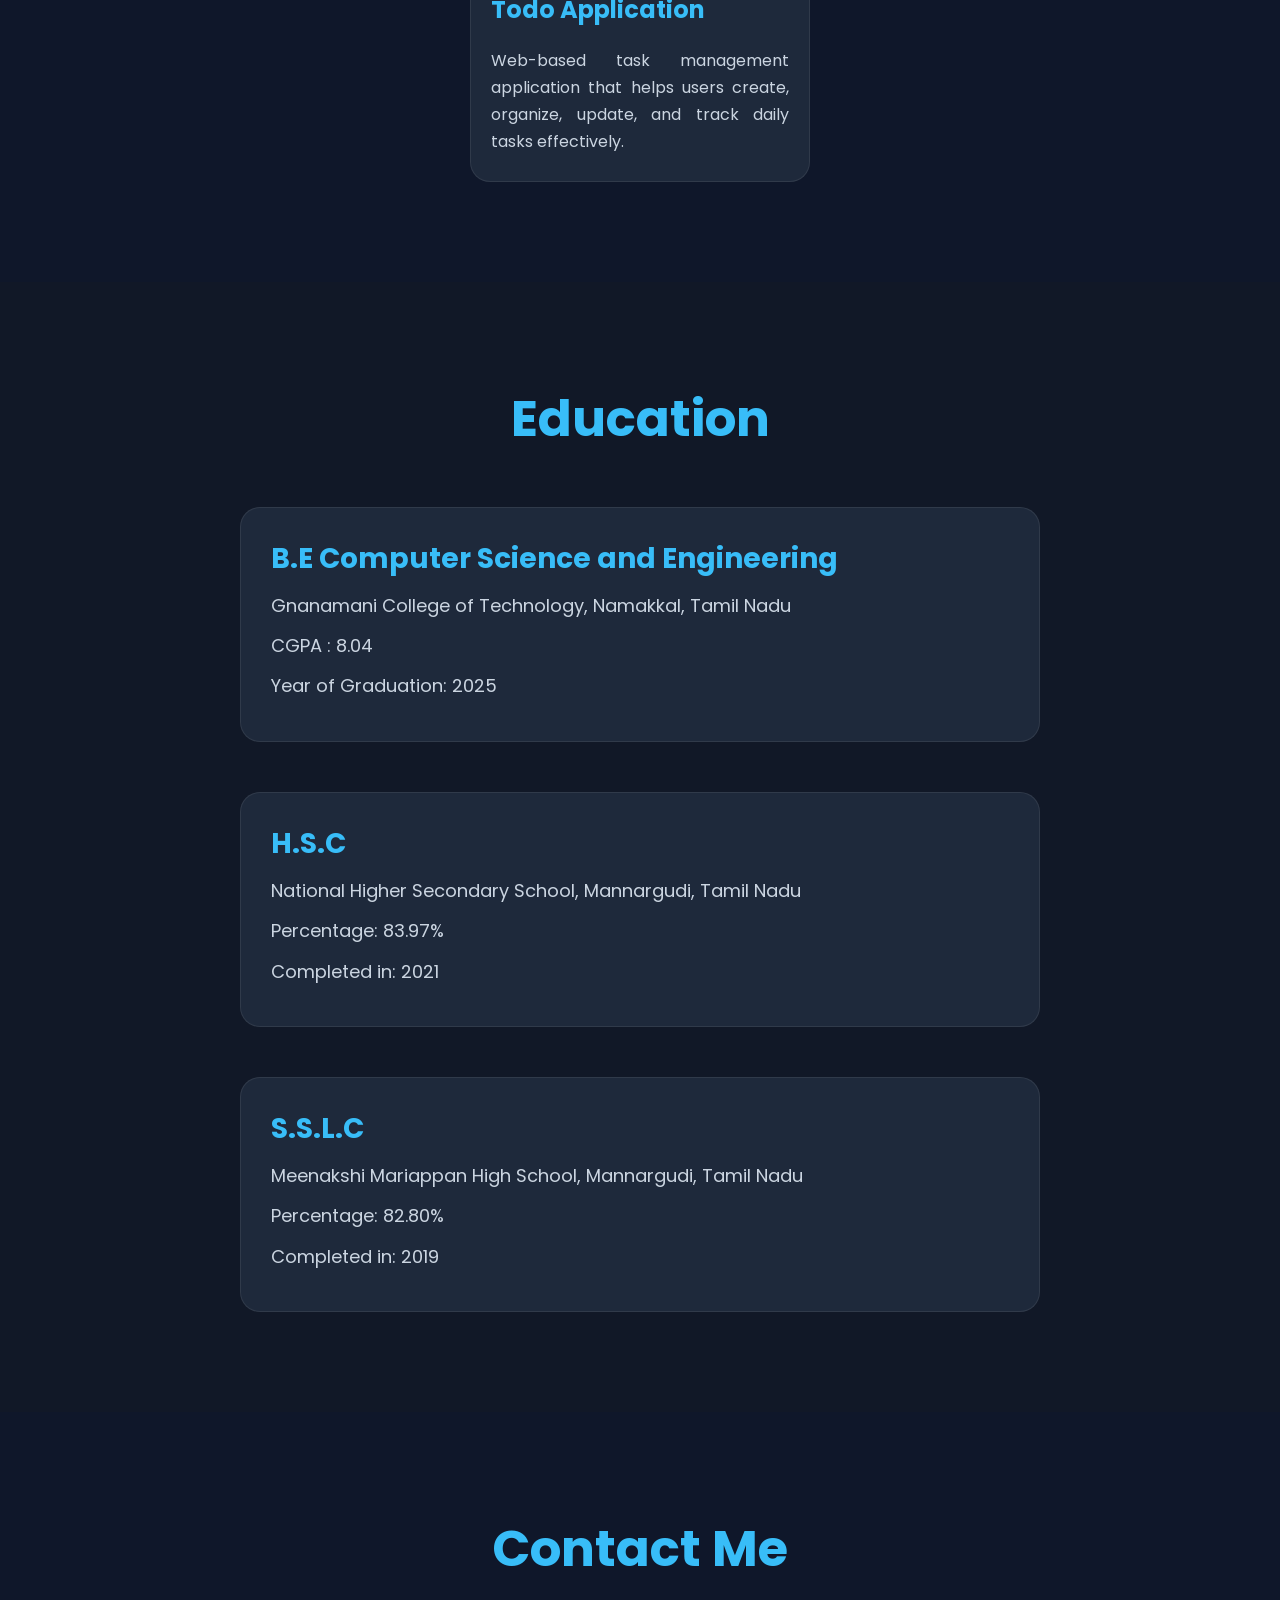
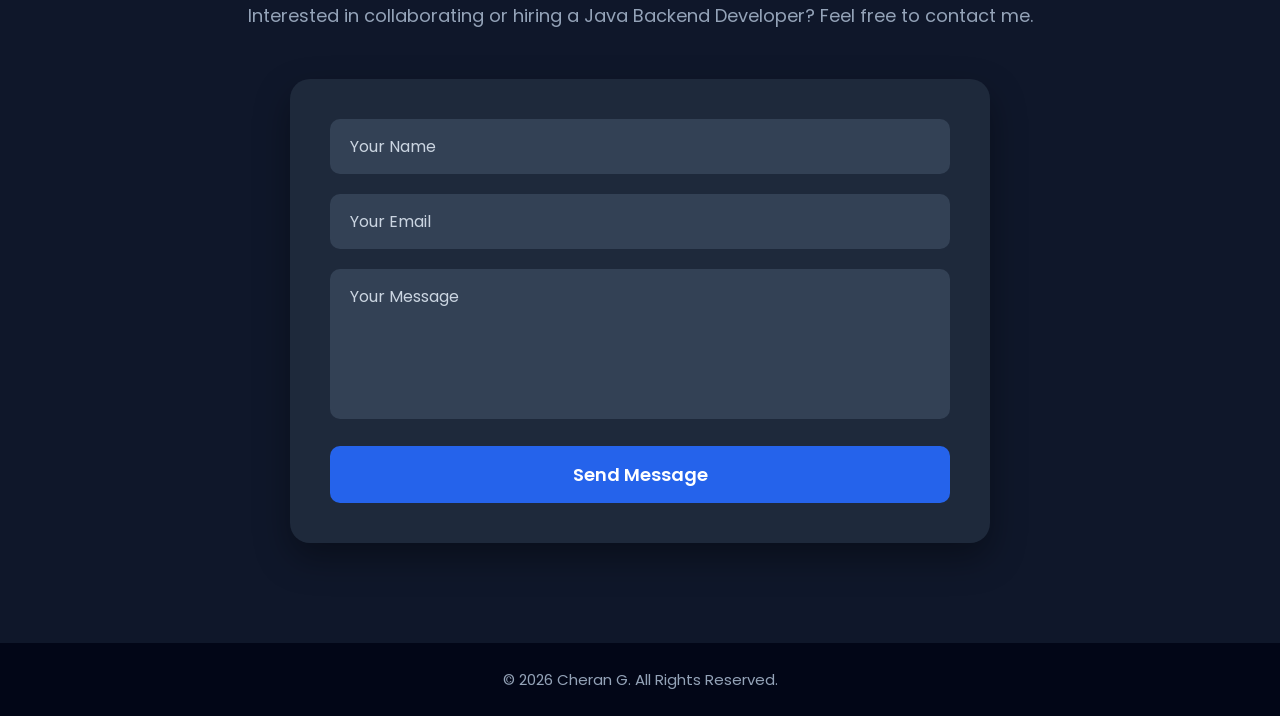
==== commit 35735480: "Update index.html" ====
--- a/index.html
+++ b/index.html
@@ -86,7 +86,7 @@
 
     <aside class="right">
 
-        <img src="./images/cr7.jpeg" alt="Cheran">
+        <img src="./images/cr5.jpeg" alt="Cheran">
 
     </aside>
 
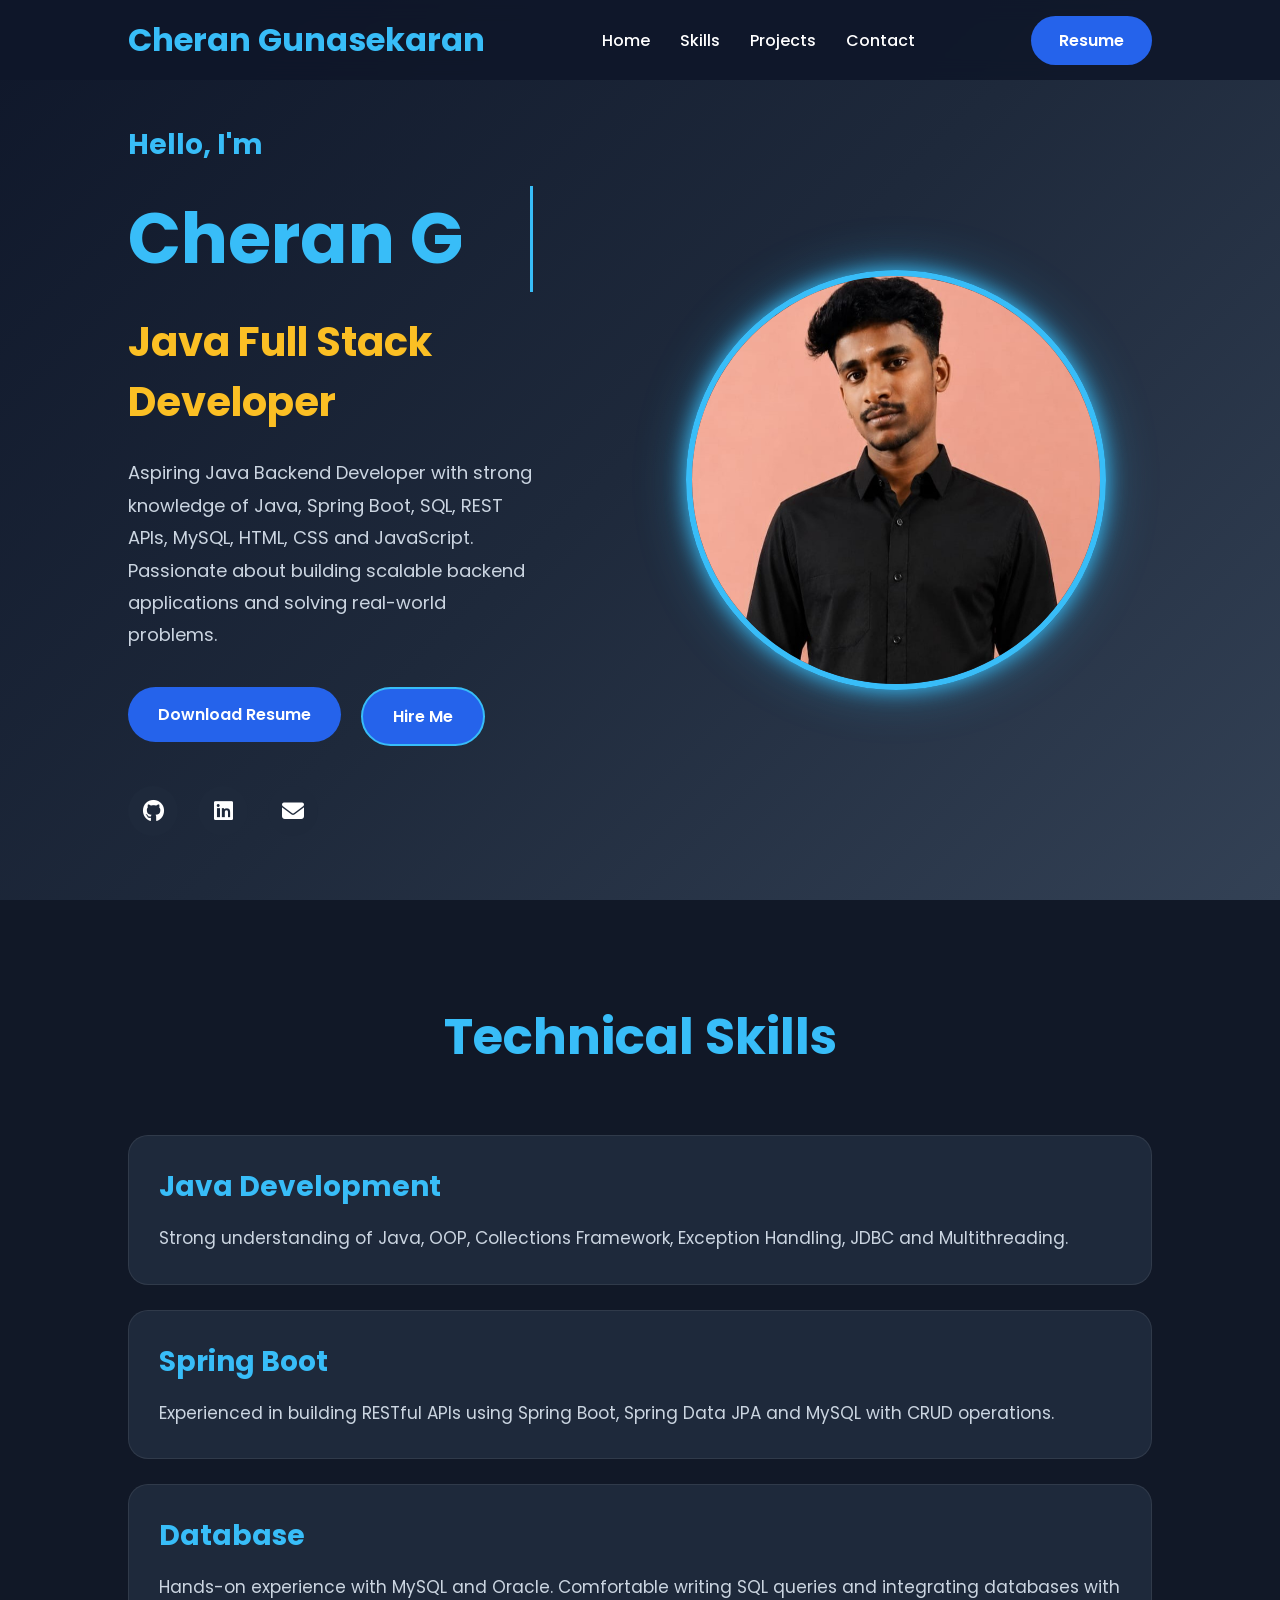
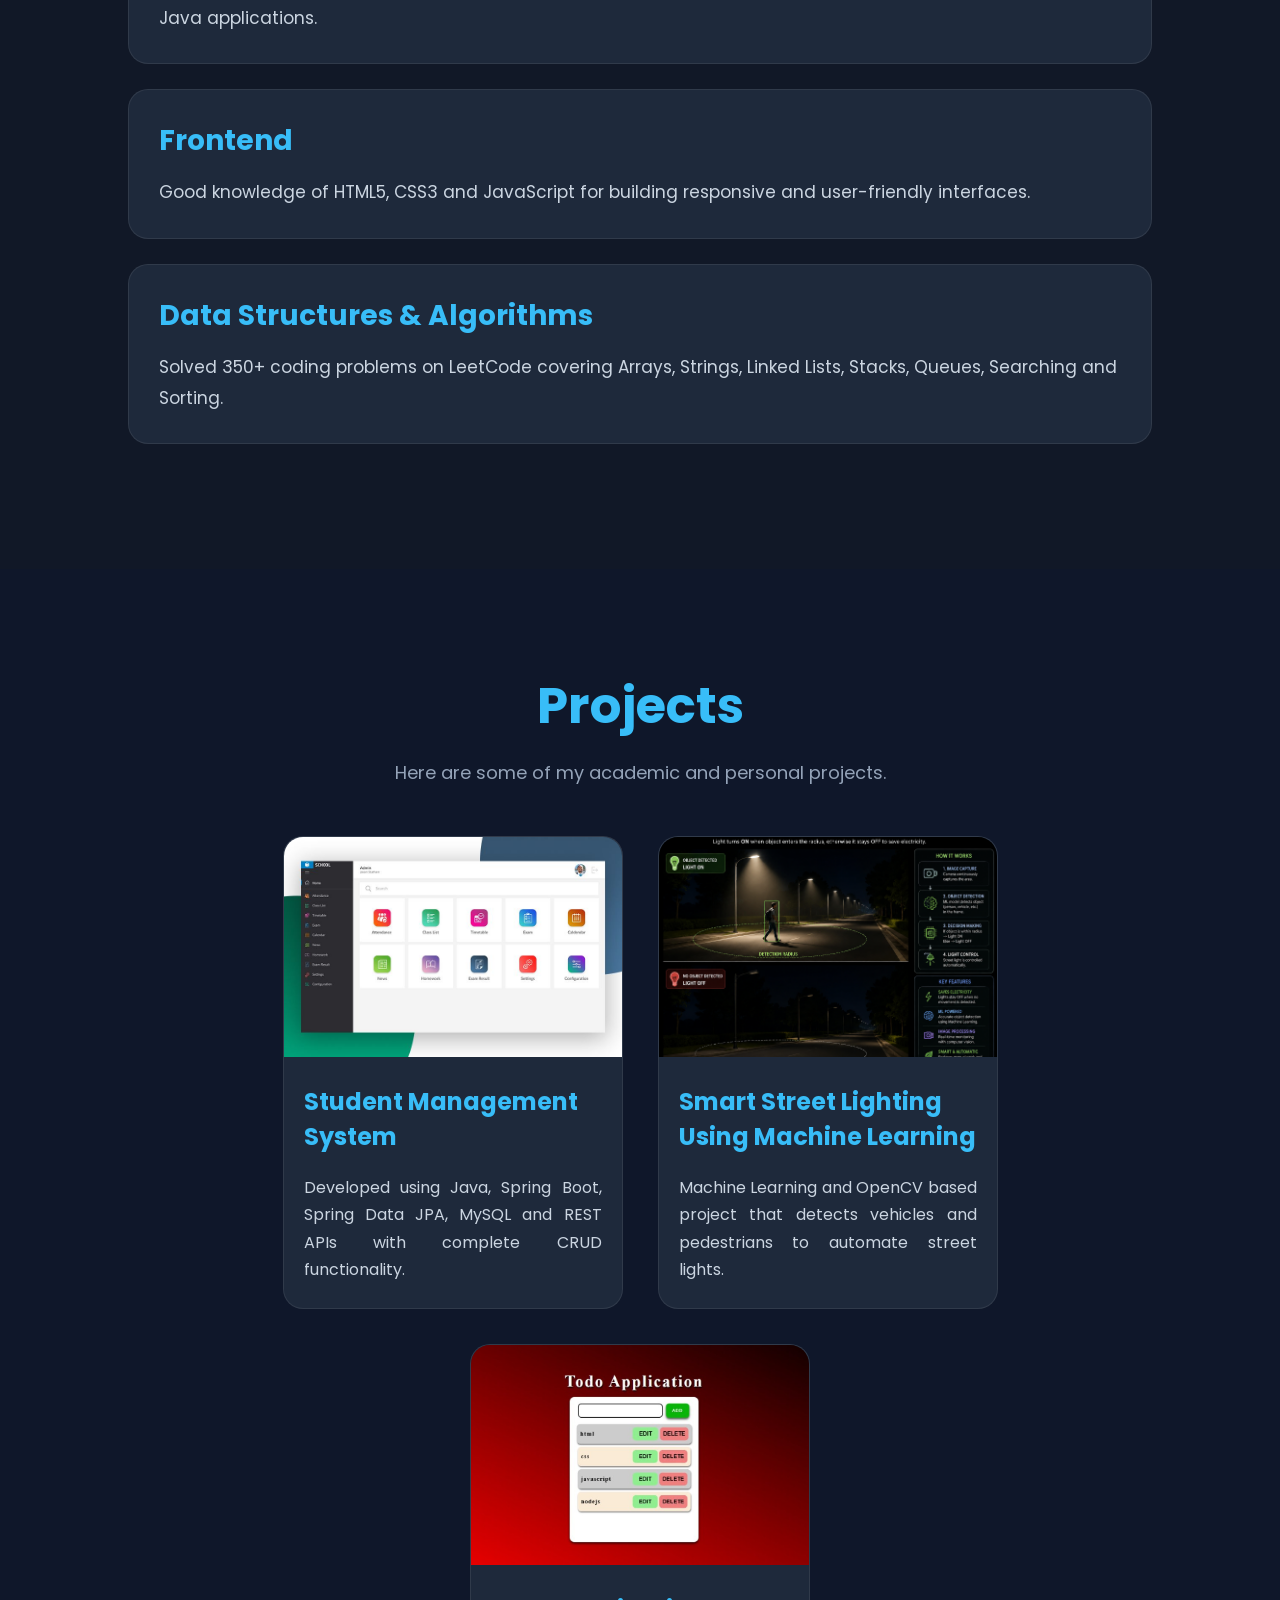
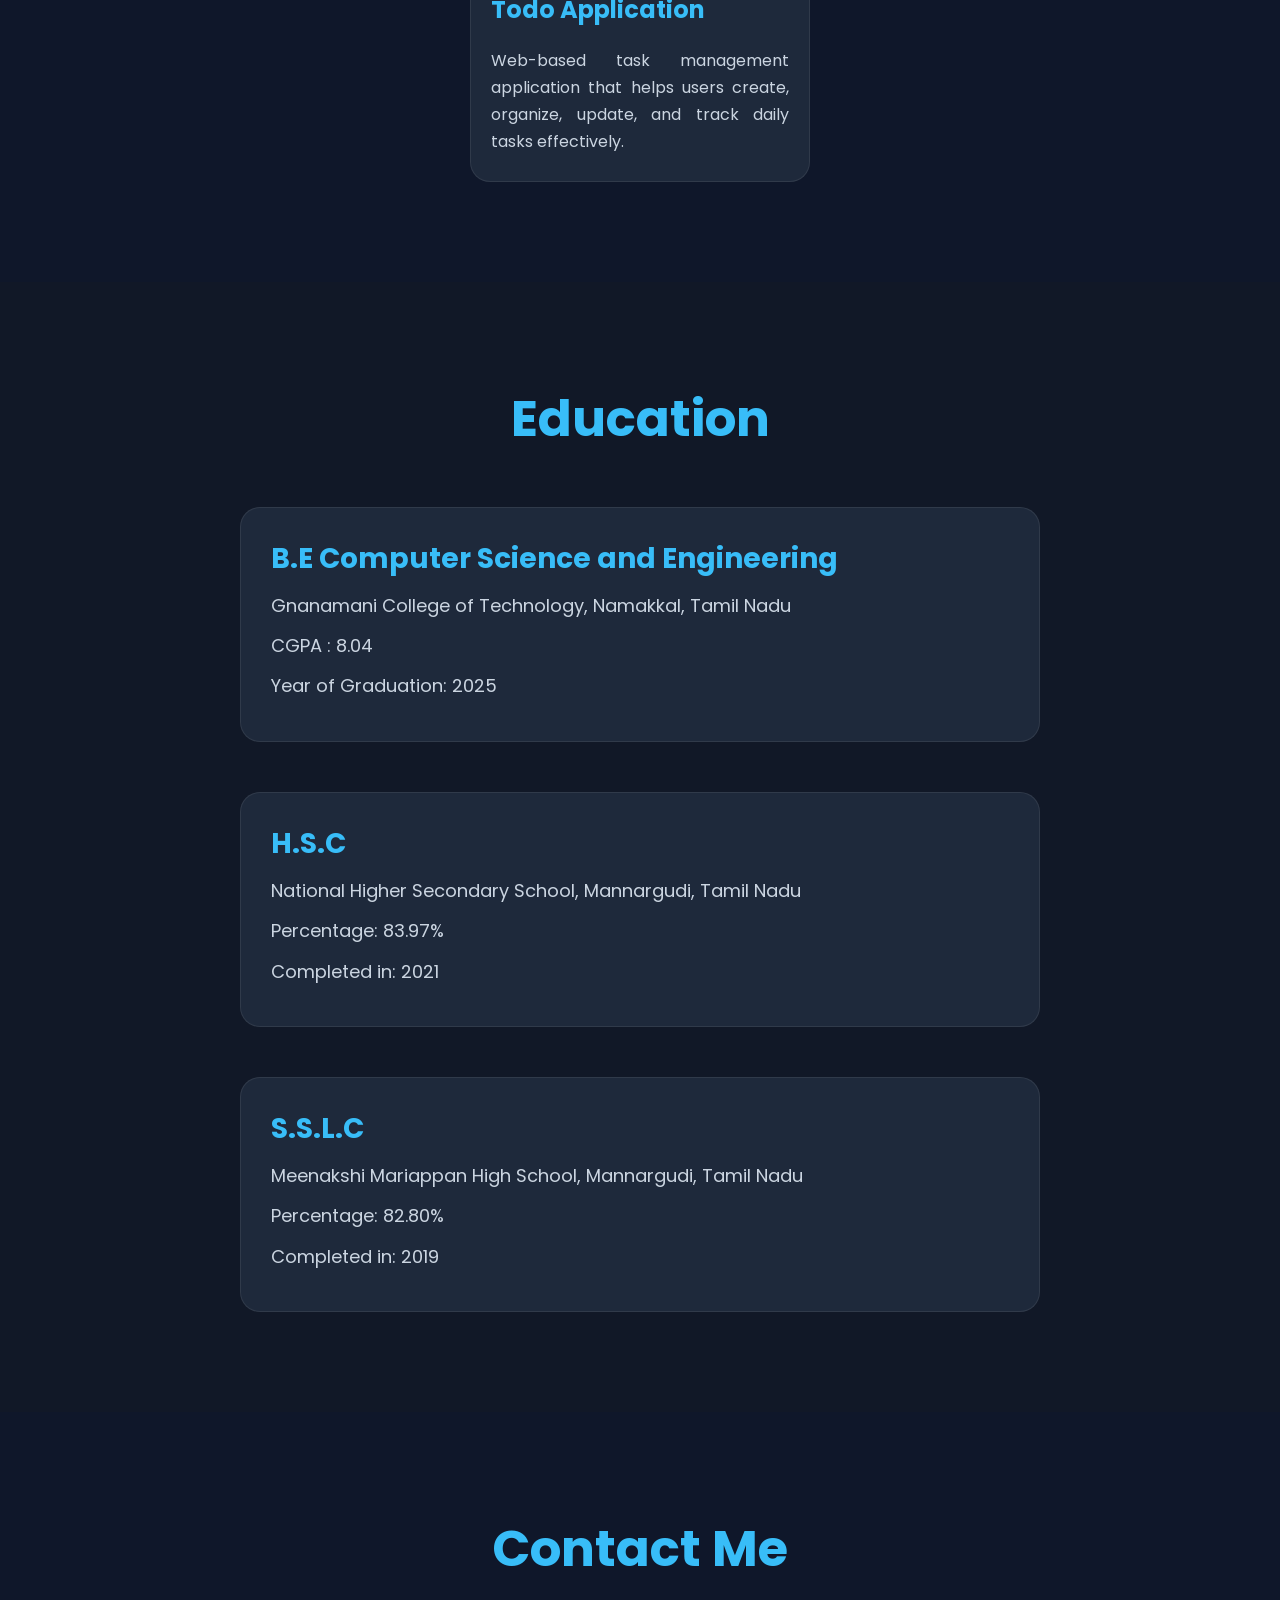
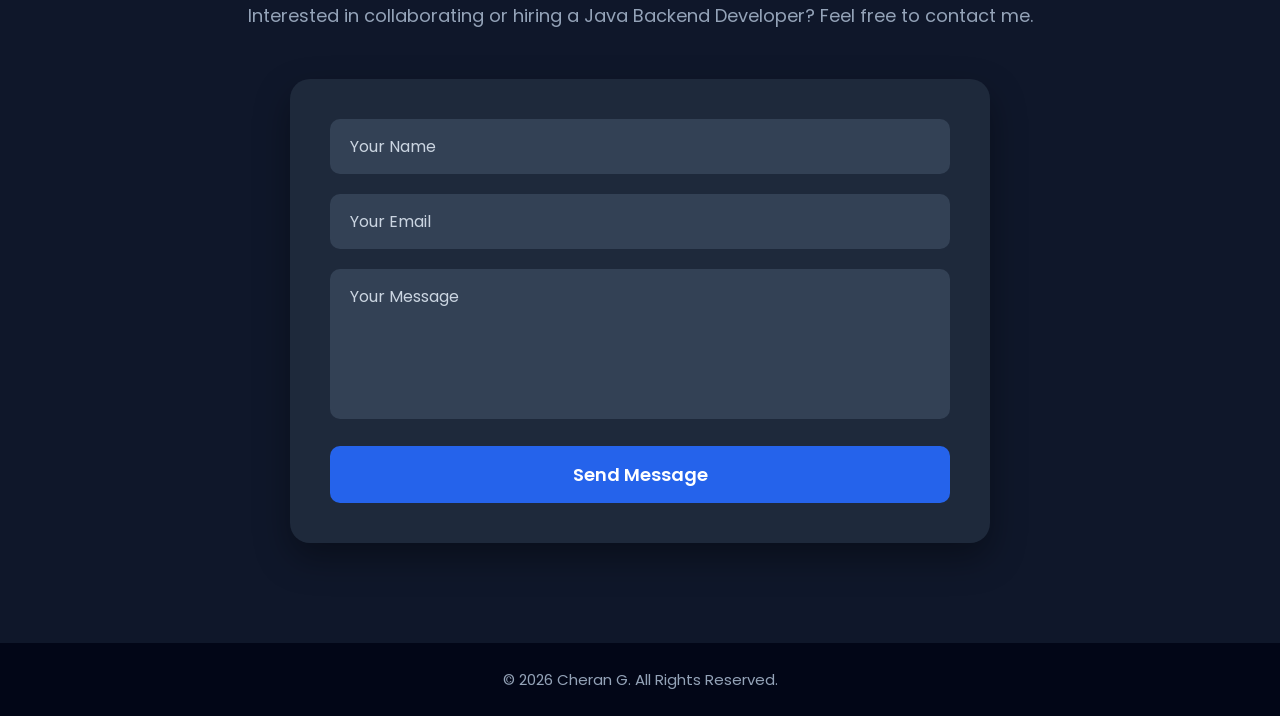
==== commit c8218ae8: "Update index.html" ====
--- a/index.html
+++ b/index.html
@@ -18,7 +18,7 @@
 
 <nav>
 
-    <h1>Cheran.</h1>
+    <h1>Cheran Gunasekaran</h1>
 
     <ul>
 
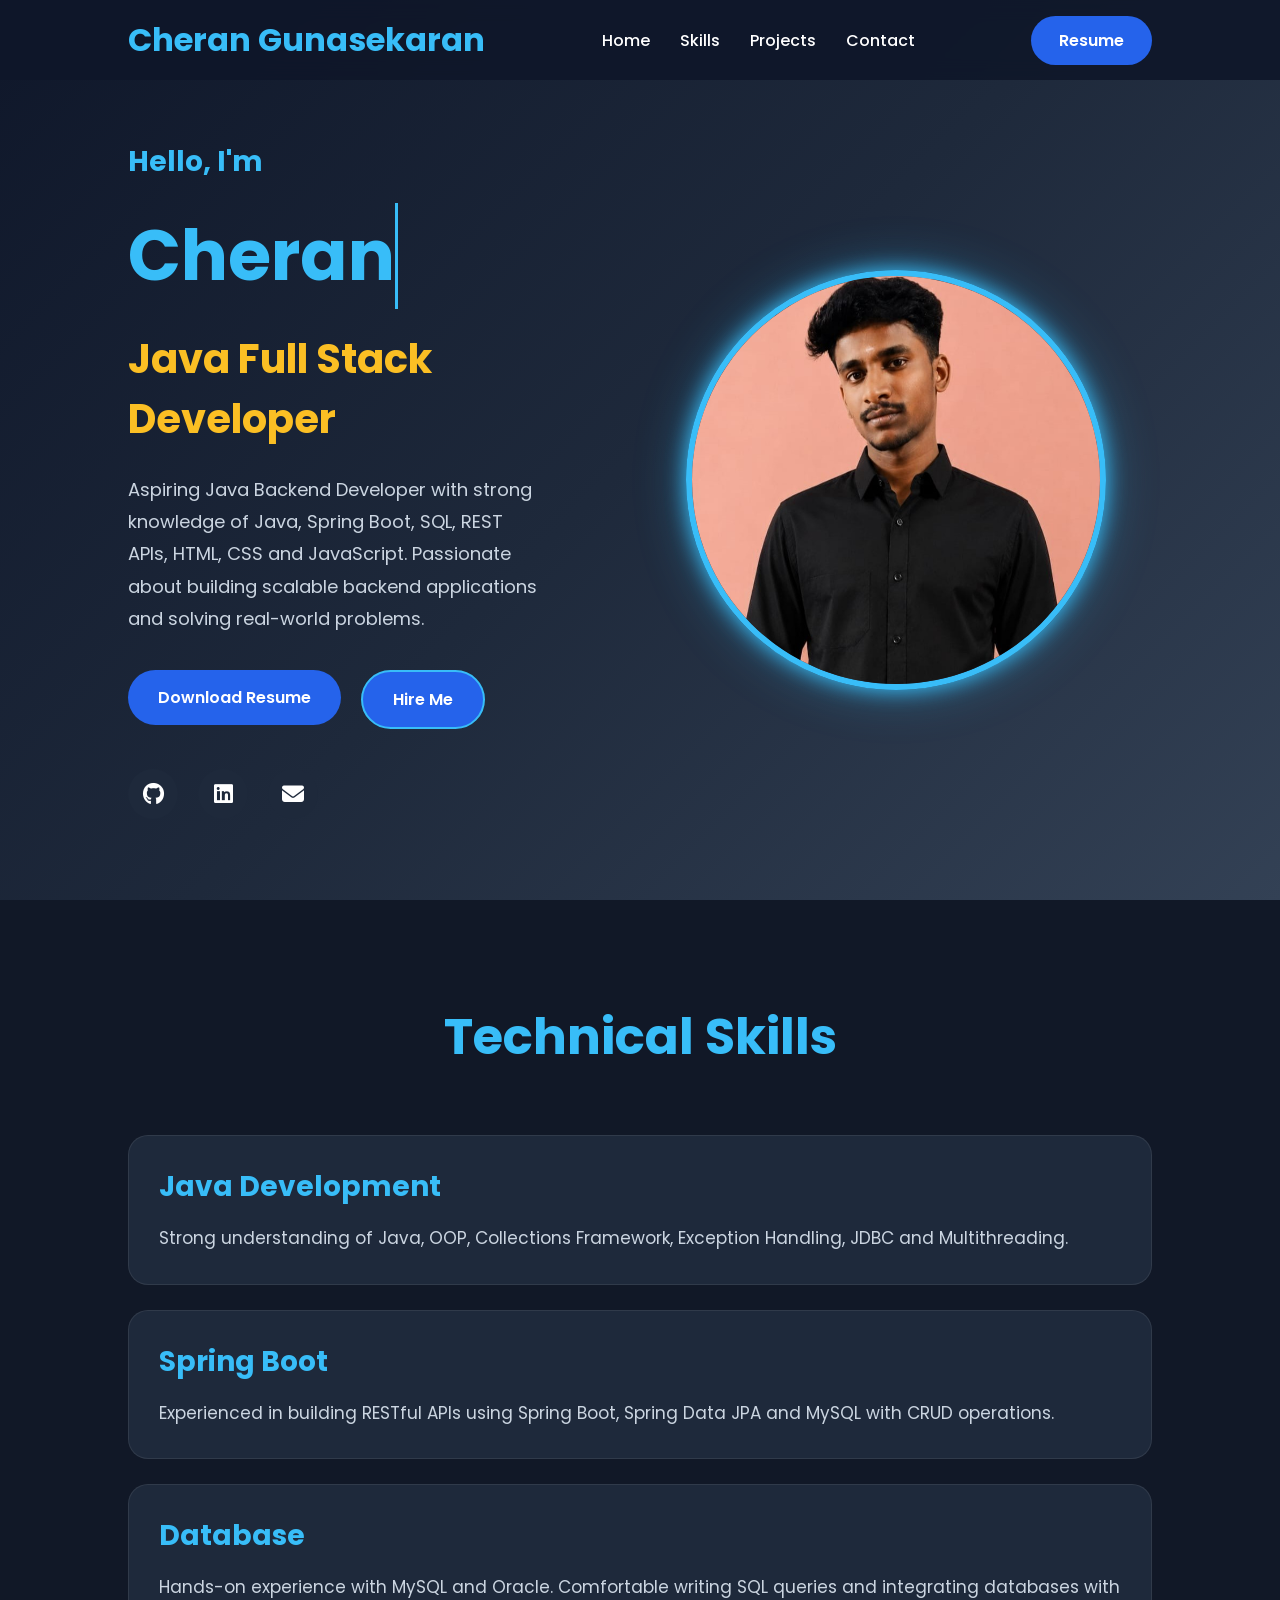
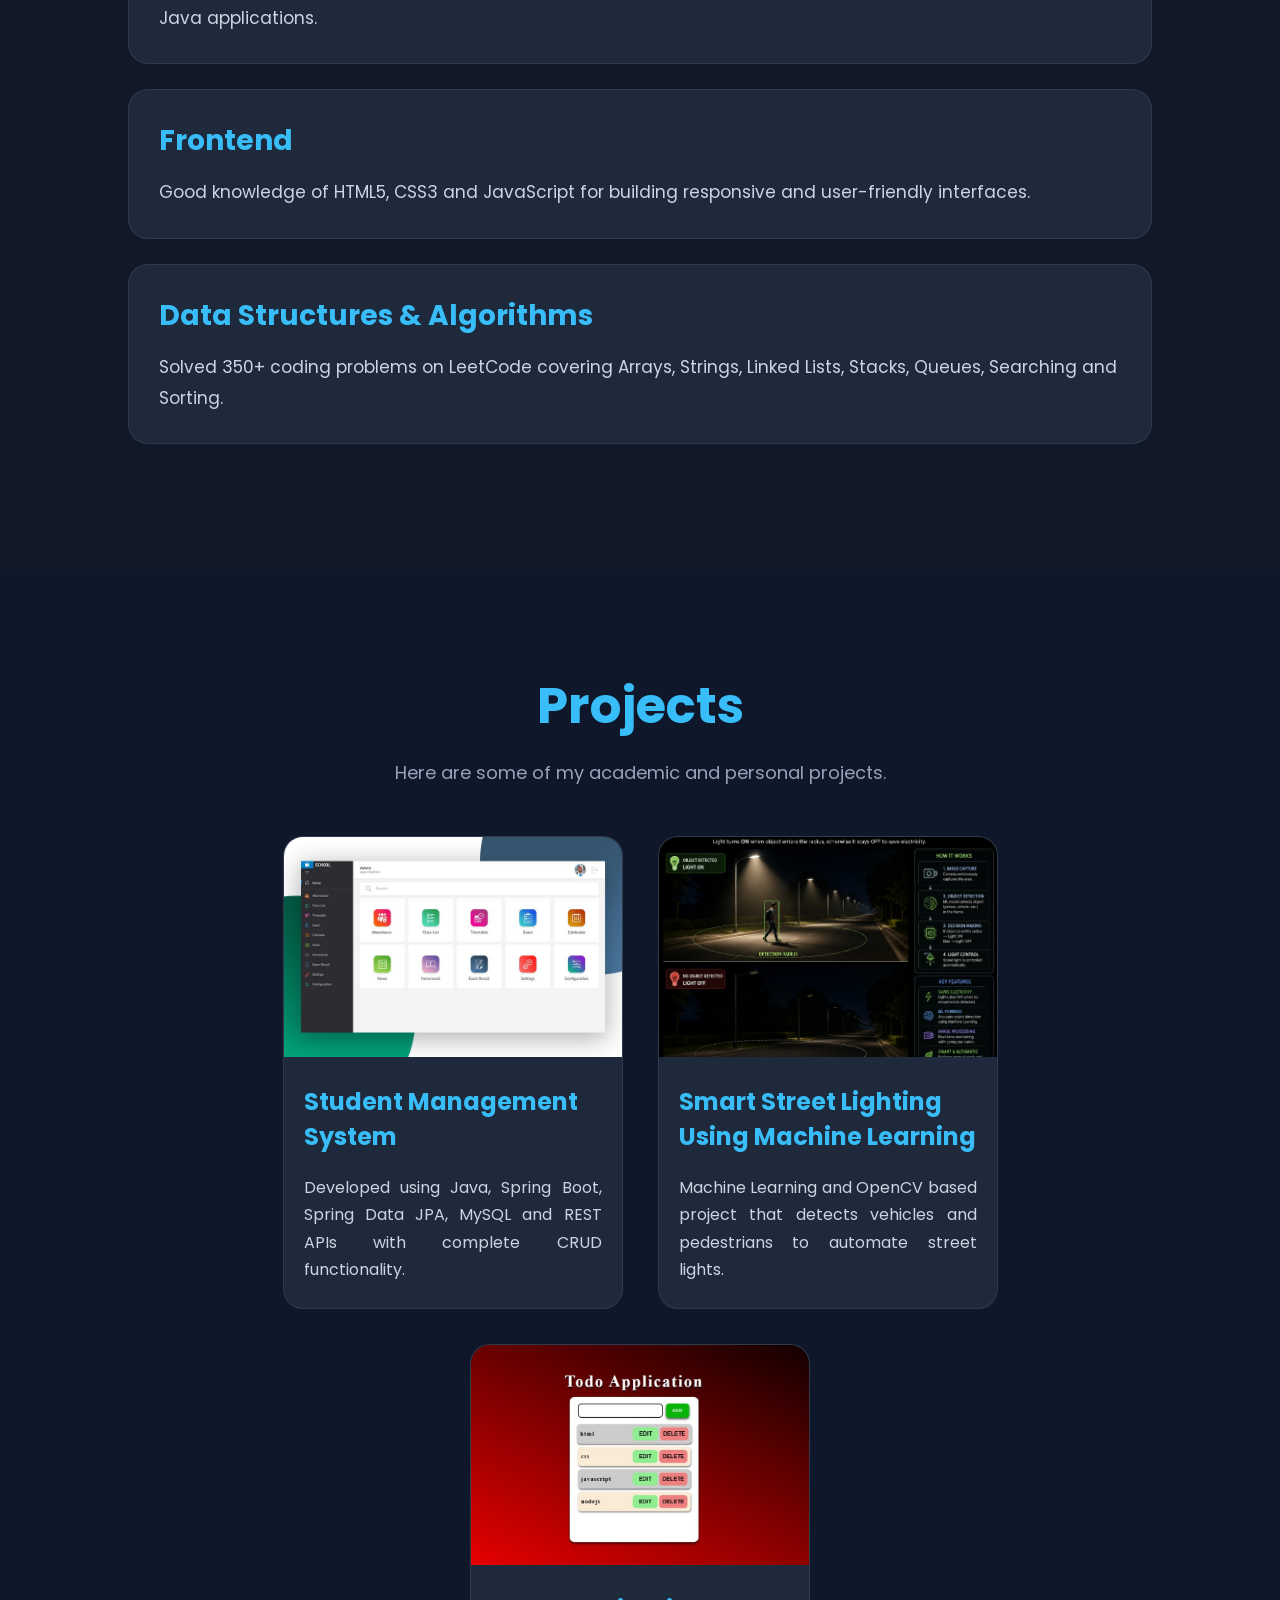
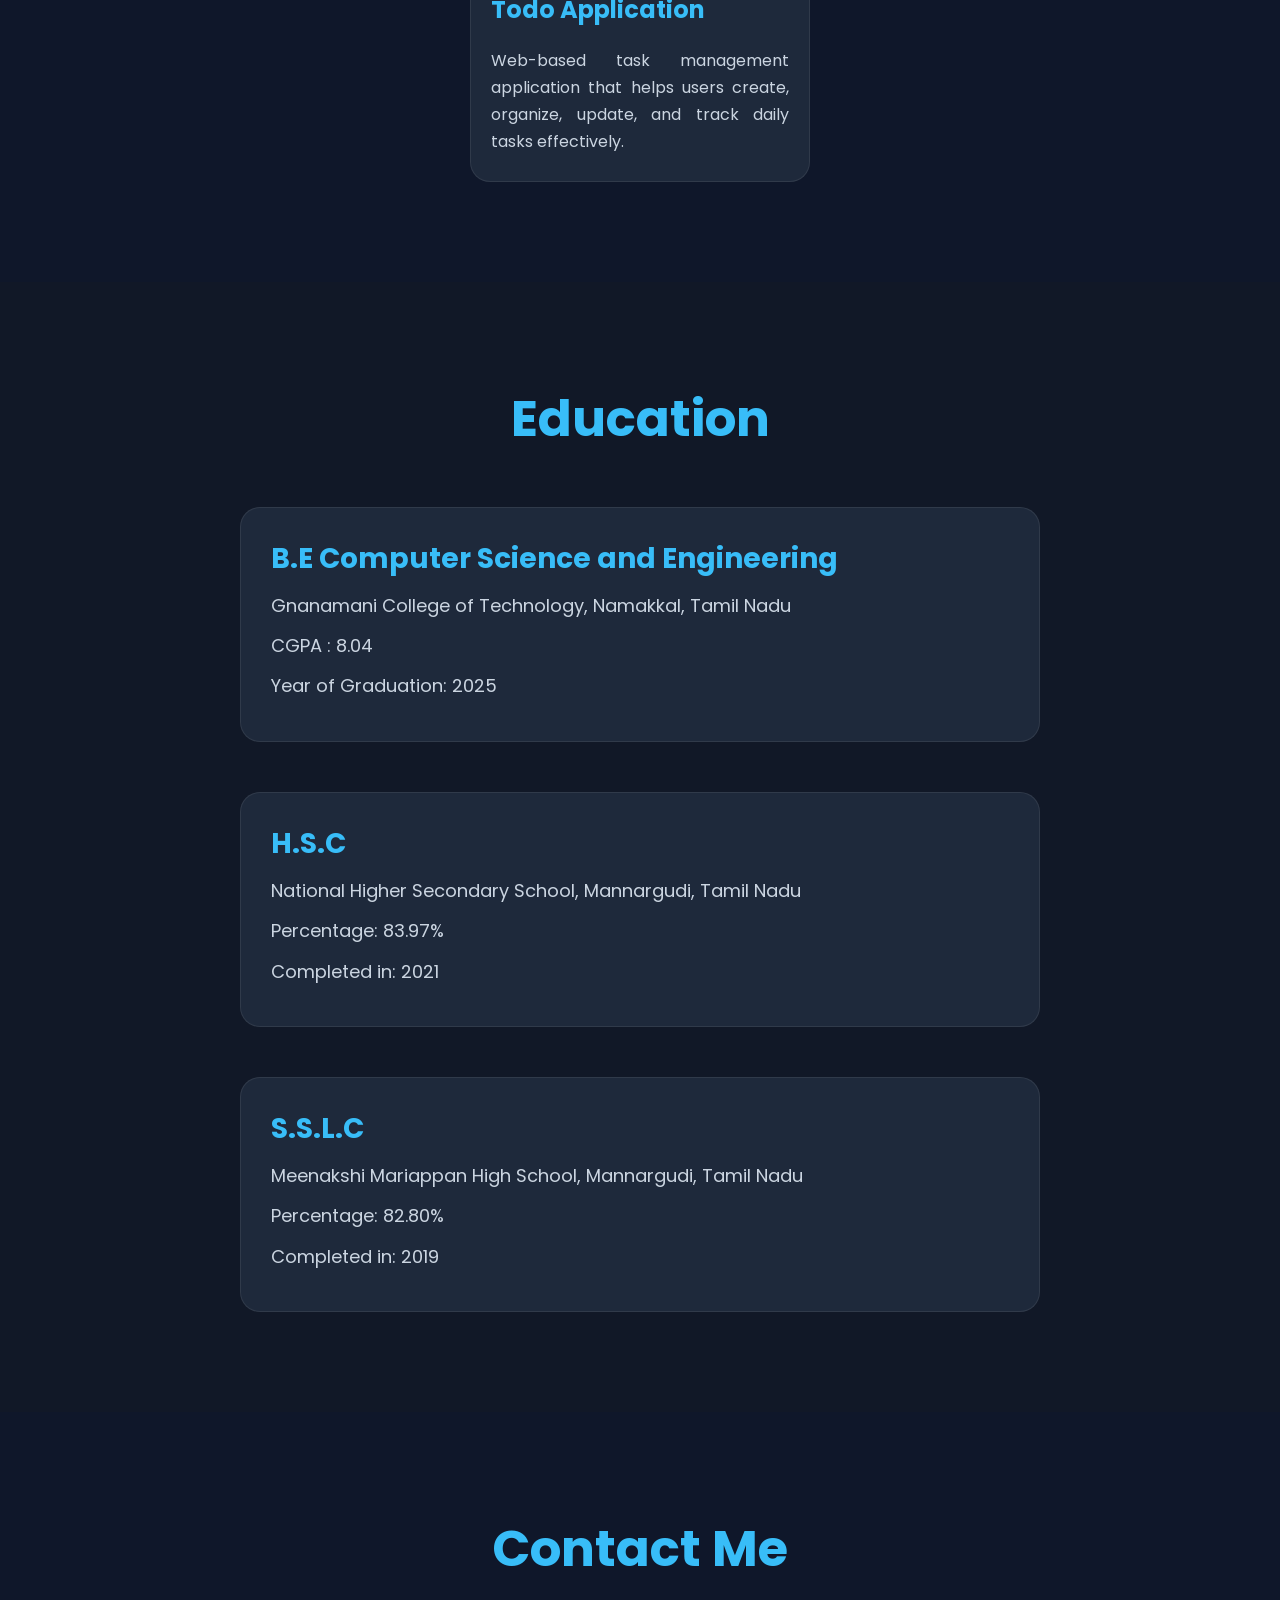
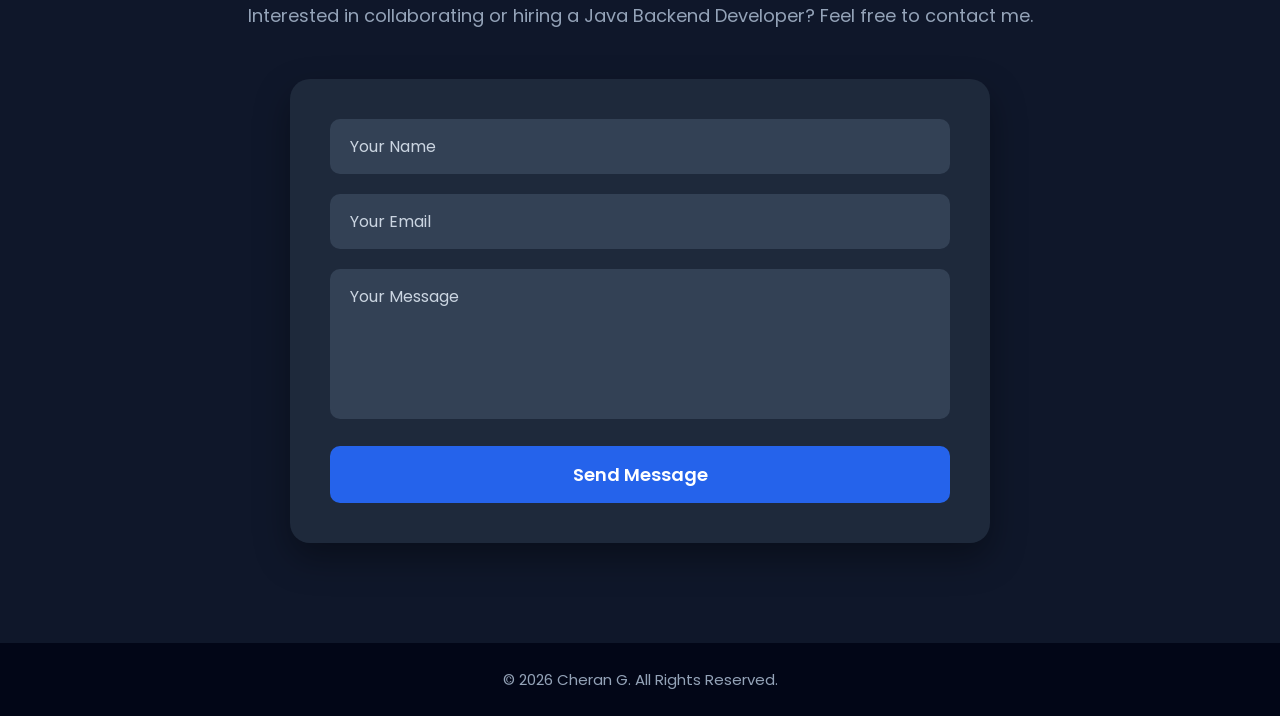
==== commit 5542e109: "Update index.html" ====
--- a/index.html
+++ b/index.html
@@ -49,7 +49,7 @@
 
         <p>
             Aspiring Java Backend Developer with strong knowledge of Java,
-            Spring Boot, SQL, REST APIs, MySQL, HTML, CSS and JavaScript.
+            Spring Boot, SQL, REST APIs, HTML, CSS and JavaScript.
             Passionate about building scalable backend applications and
             solving real-world problems.
         </p>
--- a/style.css
+++ b/style.css
@@ -12,7 +12,8 @@
     font-family:'Poppins',sans-serif;
 }
 
-html{
+html
+{
     scroll-behavior:smooth;
 }
 
@@ -155,7 +156,7 @@
 
     border-right:3px solid #38bdf8;
 
-    width:9ch;
+    width:6ch;
 
     animation:typing 3s steps(9) infinite alternate;
 }
@@ -900,4 +901,8 @@
 .contact form{
 
     animation:fadeUp .8s ease;
-}+}
+
+nav ul li a.active{
+    color:#38bdf8;
+}
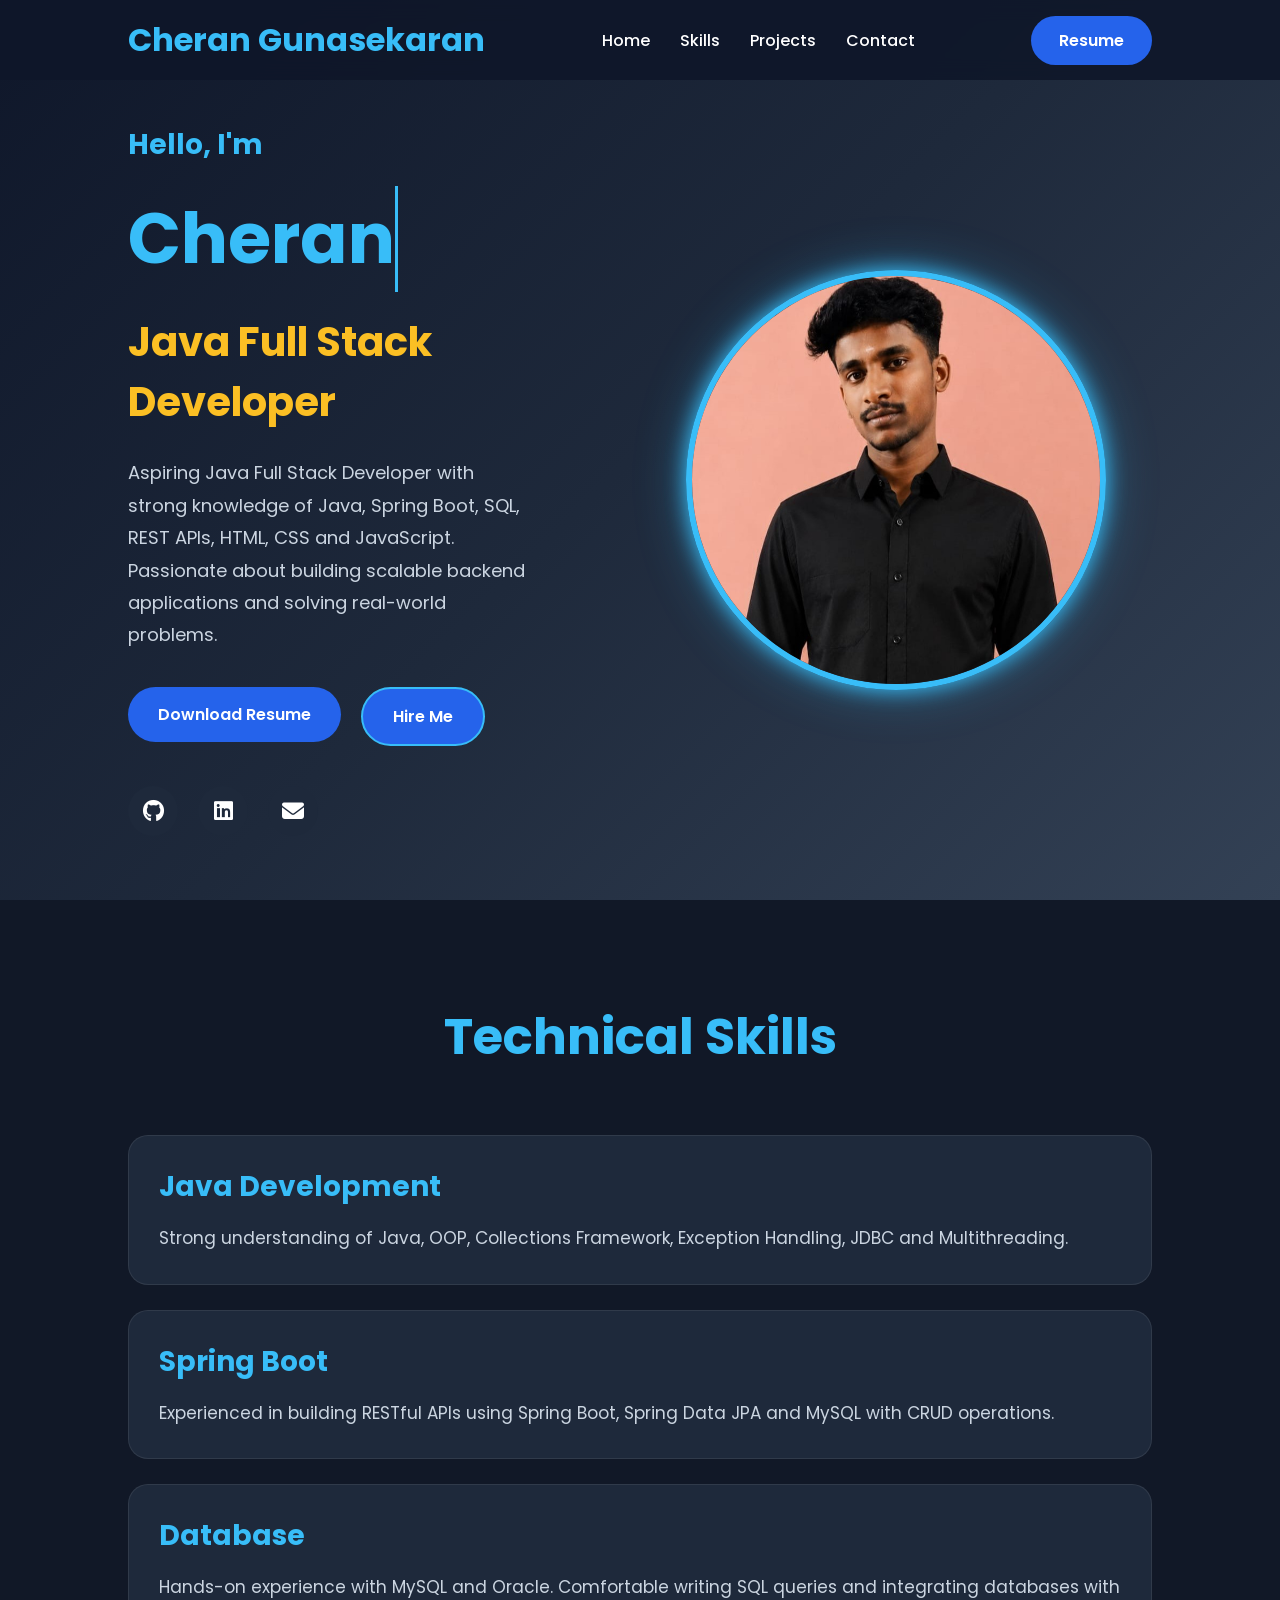
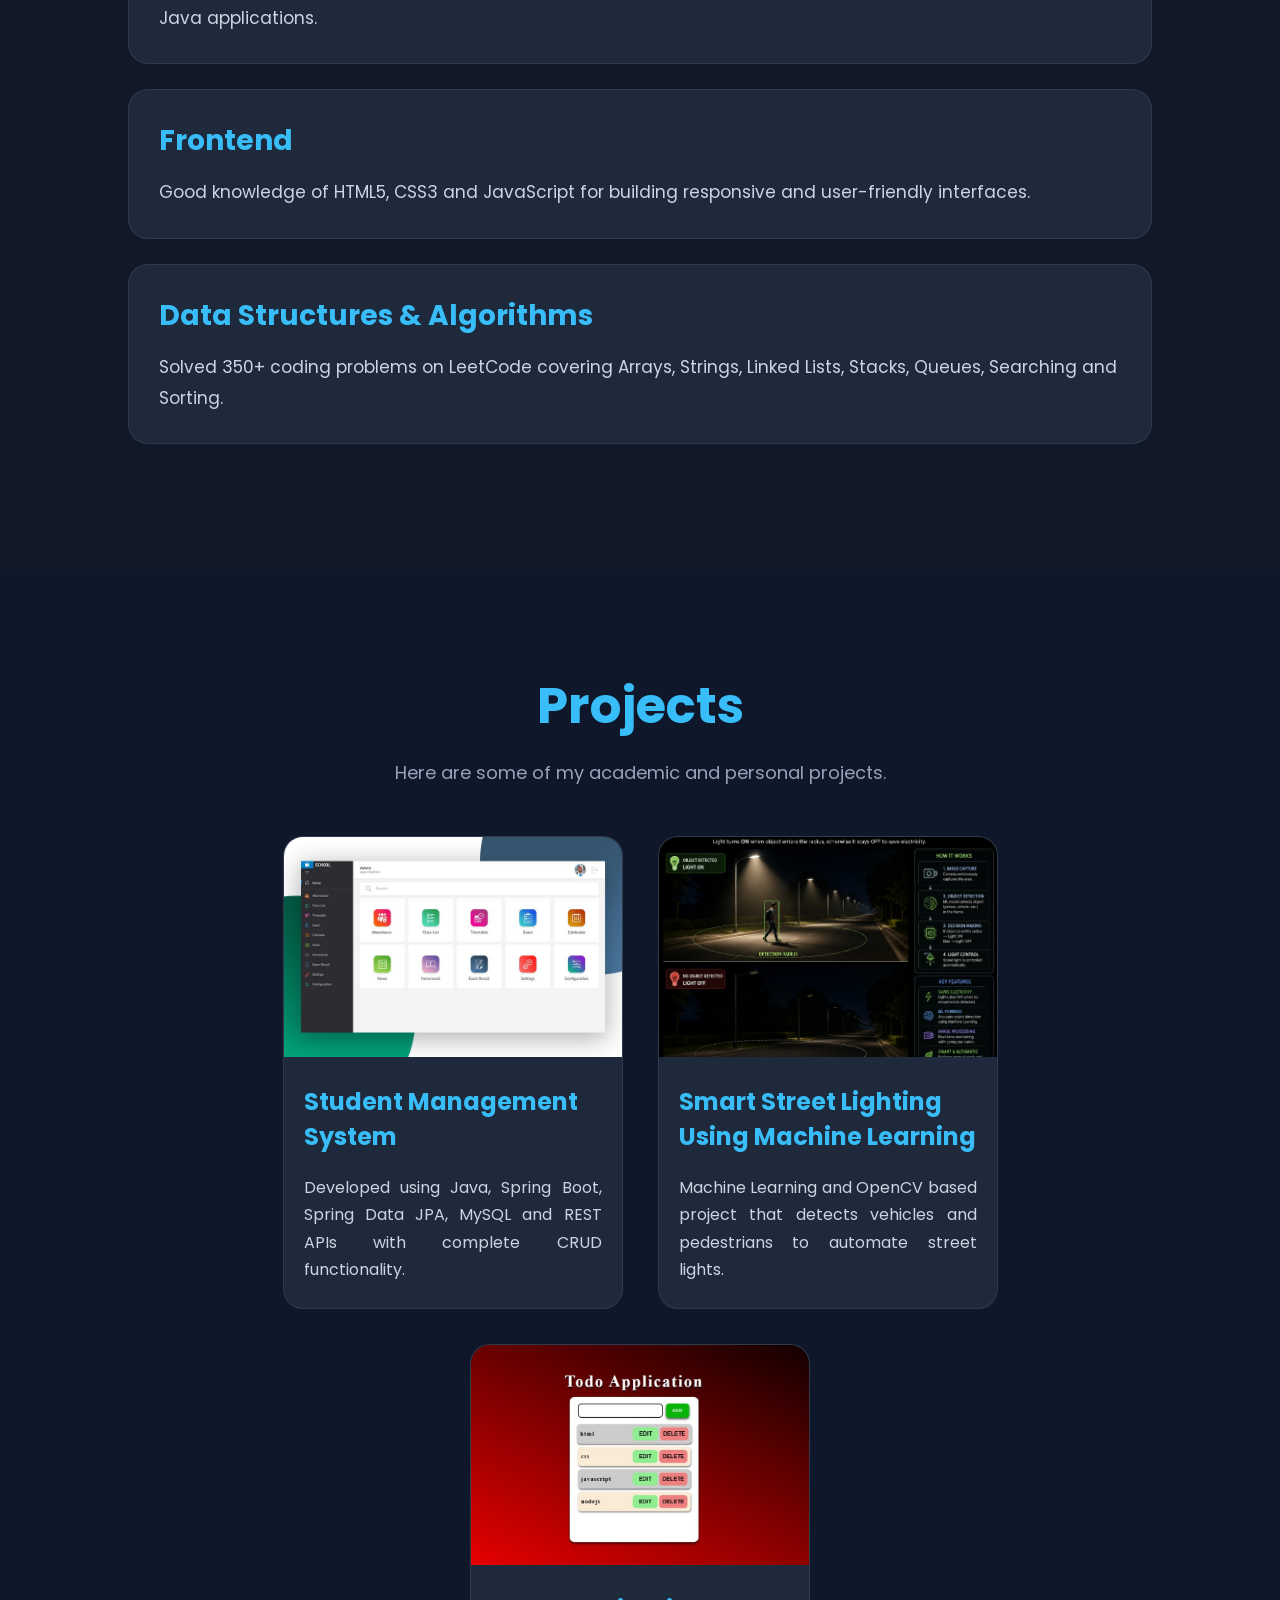
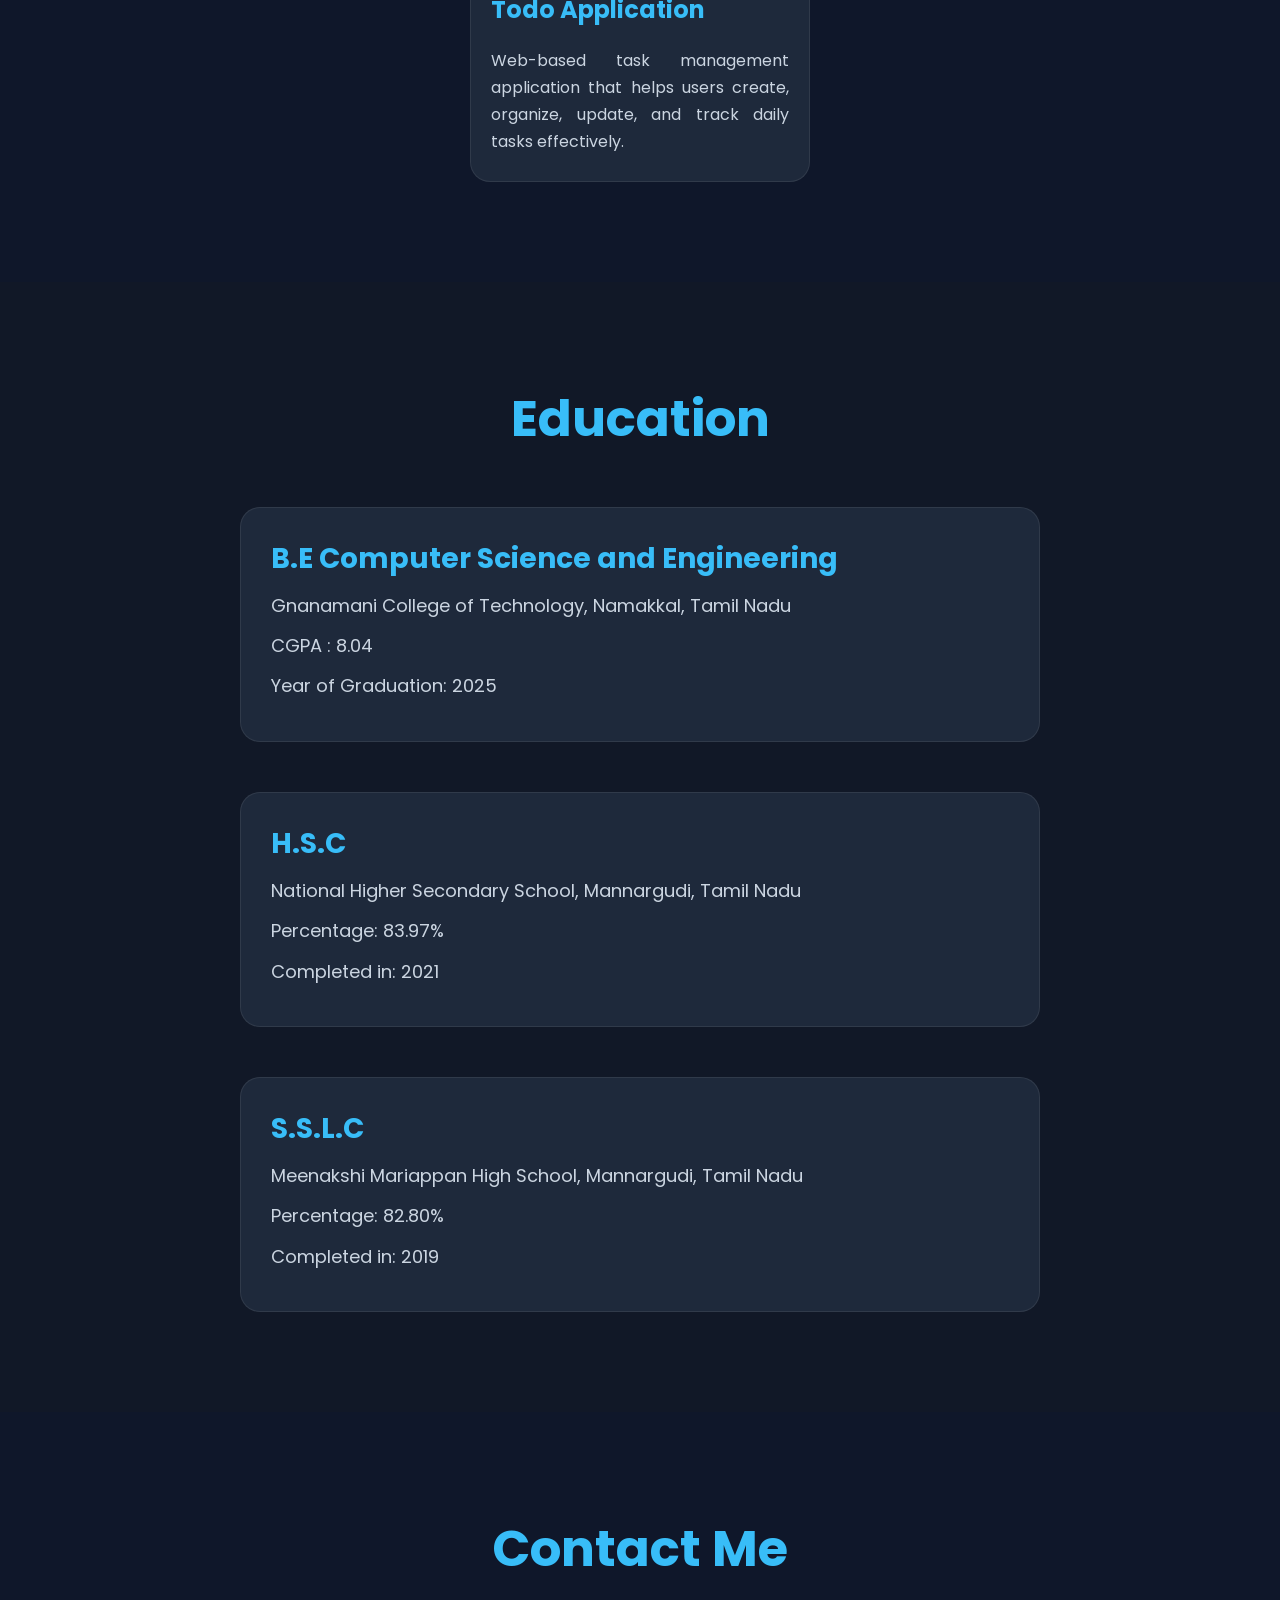
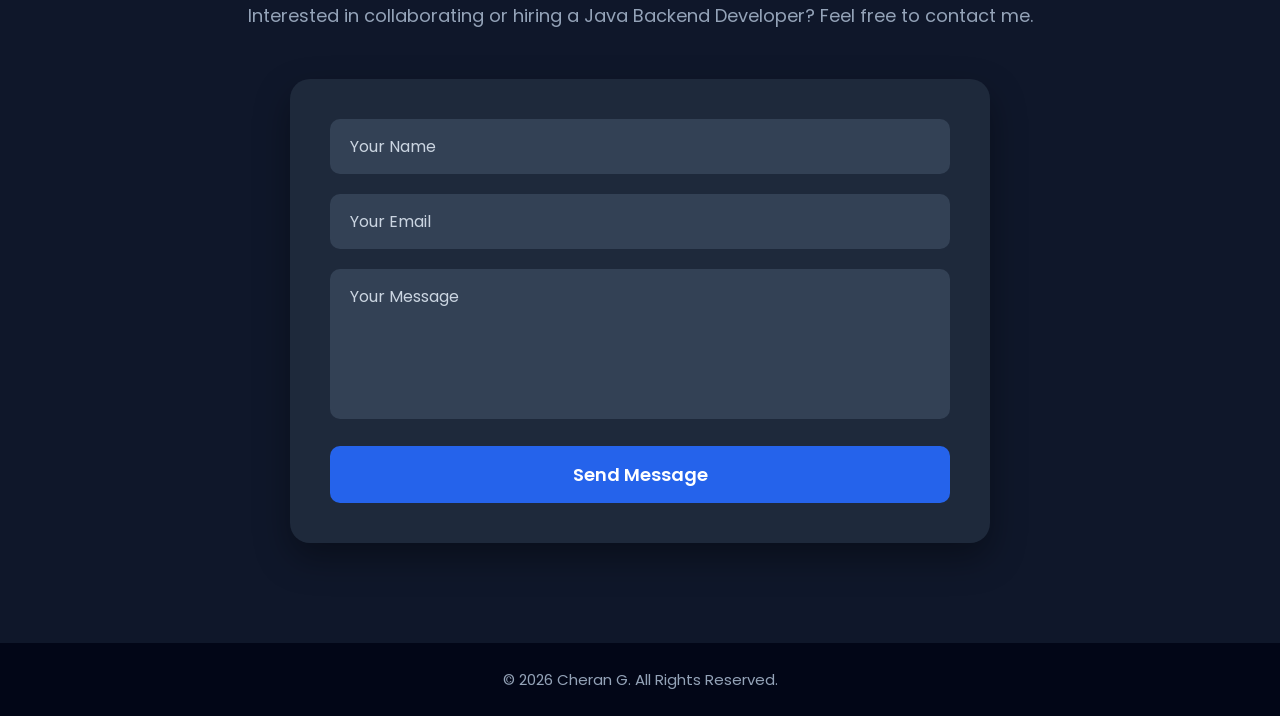
==== commit 658e35fc: "Update index.html" ====
--- a/index.html
+++ b/index.html
@@ -48,7 +48,7 @@
         <h2>Java Full Stack Developer</h2>
 
         <p>
-            Aspiring Java Backend Developer with strong knowledge of Java,
+            Aspiring Java Full Stack Developer with strong knowledge of Java,
             Spring Boot, SQL, REST APIs, HTML, CSS and JavaScript.
             Passionate about building scalable backend applications and
             solving real-world problems.
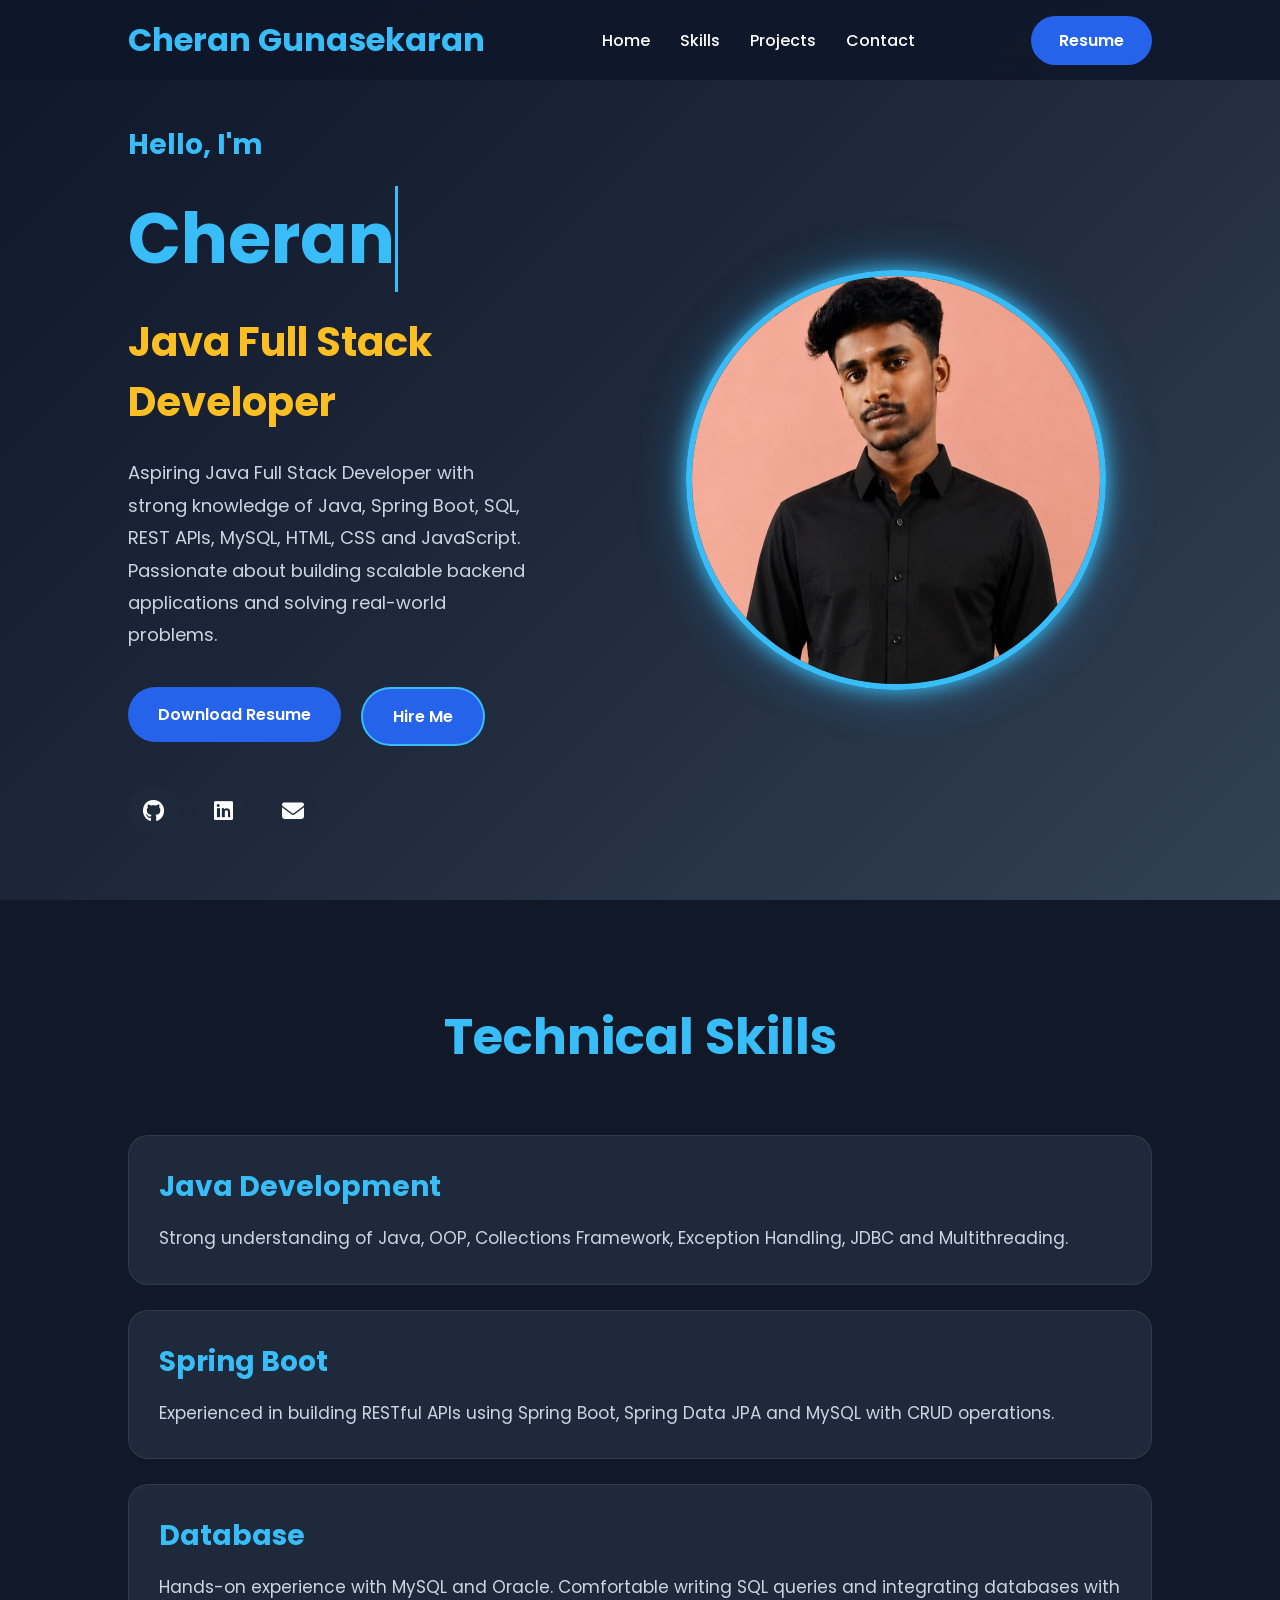
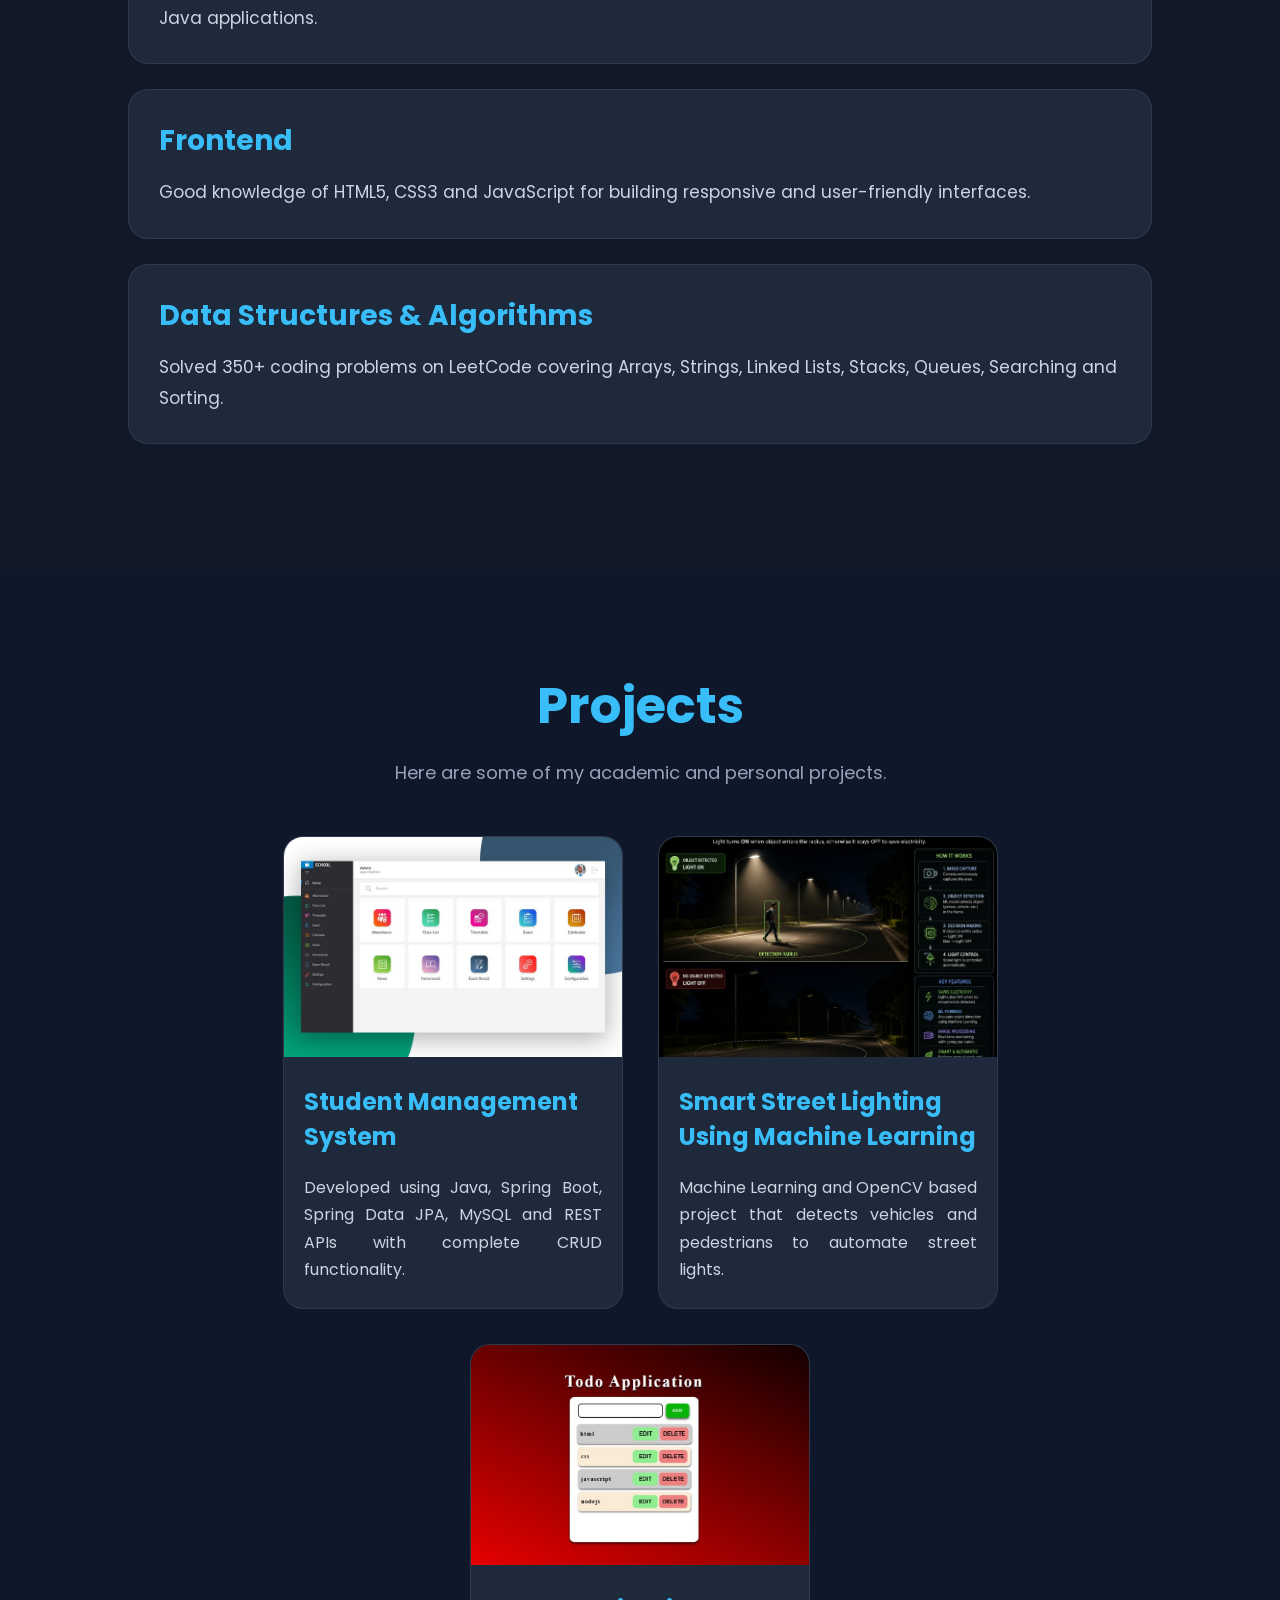
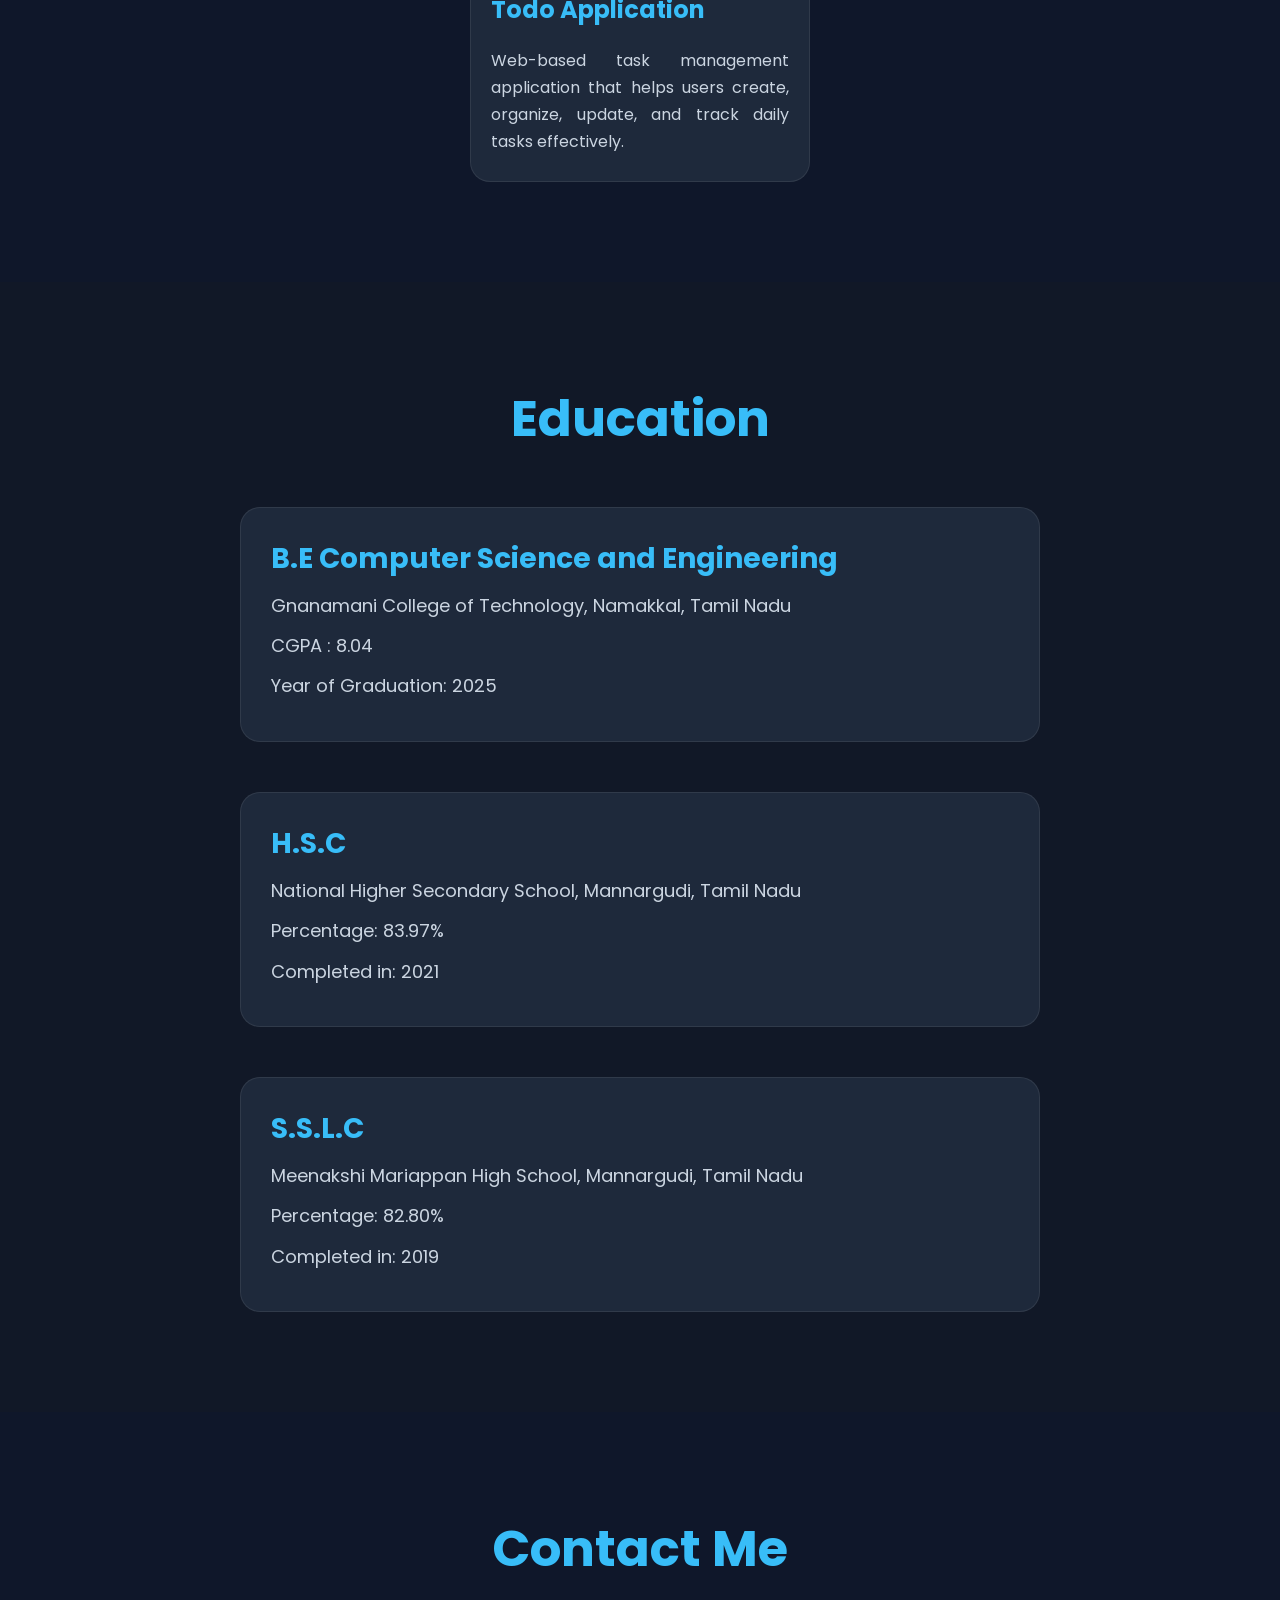
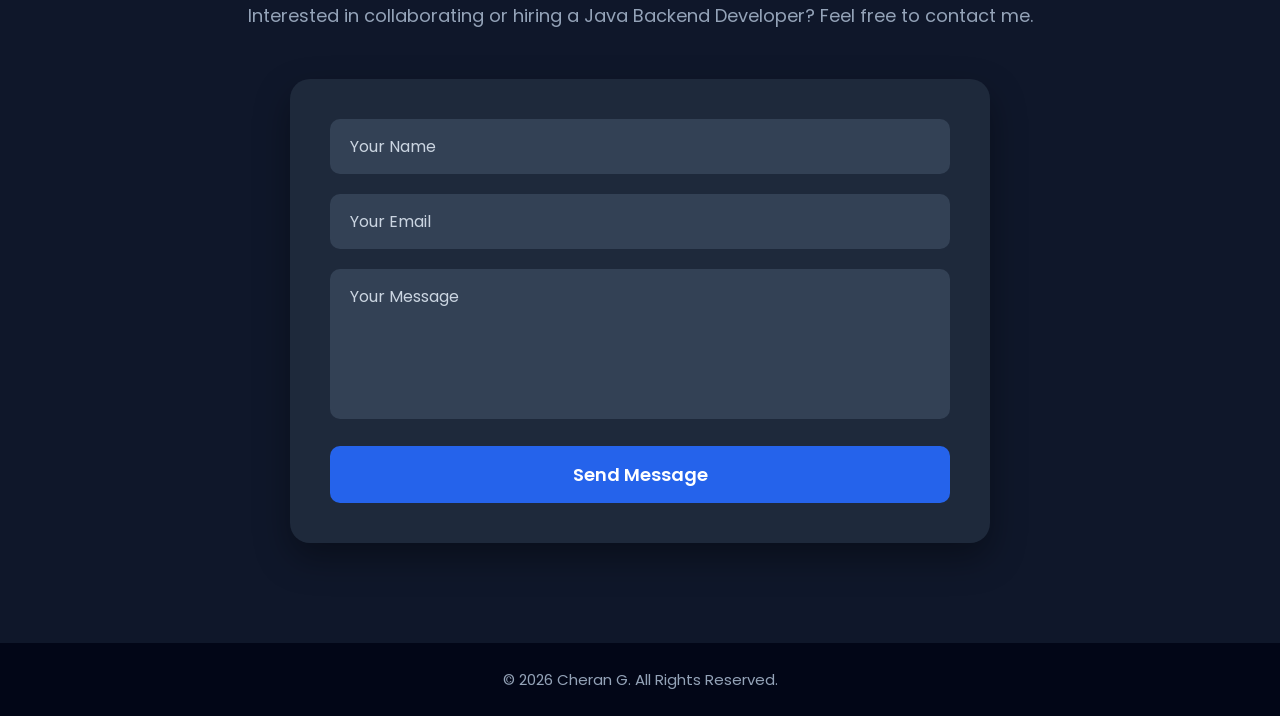
==== commit 6227d504: "Update index.html" ====
--- a/index.html
+++ b/index.html
@@ -49,7 +49,7 @@
 
         <p>
             Aspiring Java Full Stack Developer with strong knowledge of Java,
-            Spring Boot, SQL, REST APIs, HTML, CSS and JavaScript.
+            Spring Boot, SQL, REST APIs, MySQL, HTML, CSS and JavaScript.
             Passionate about building scalable backend applications and
             solving real-world problems.
         </p>
